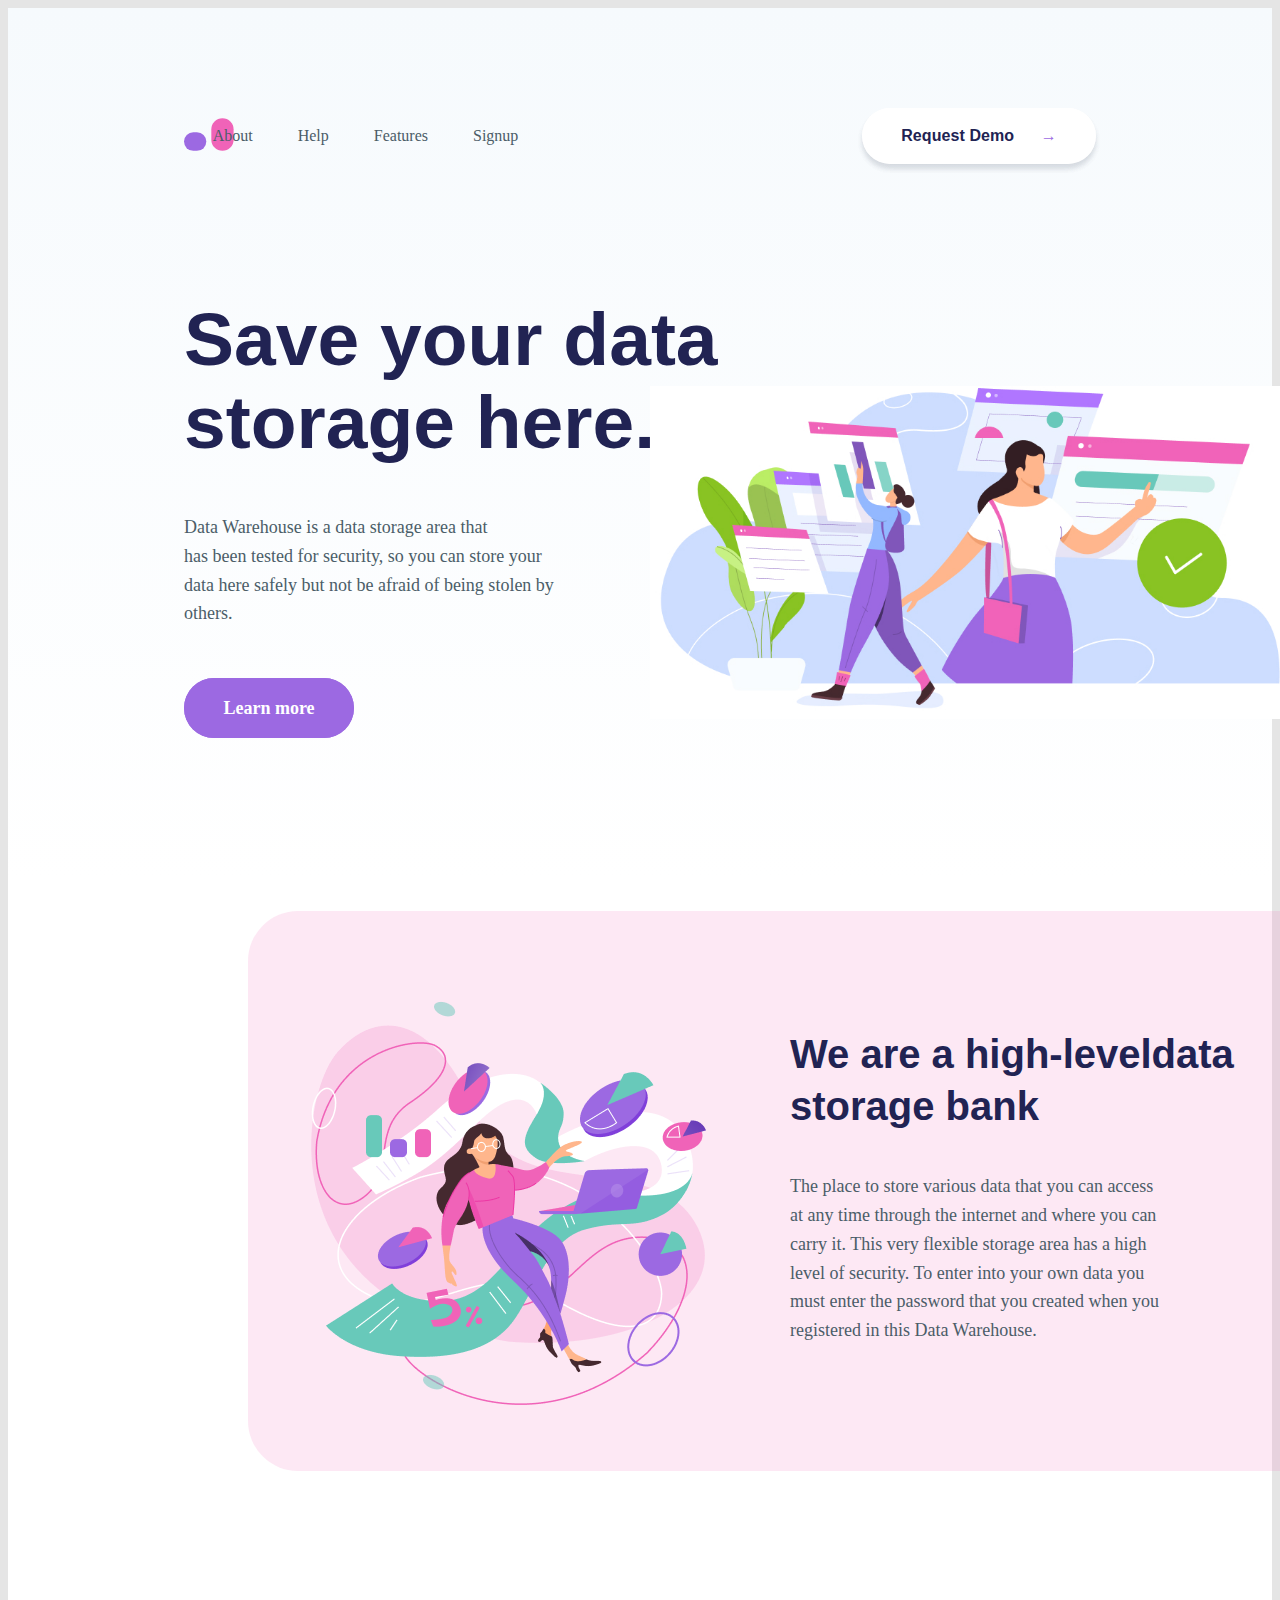
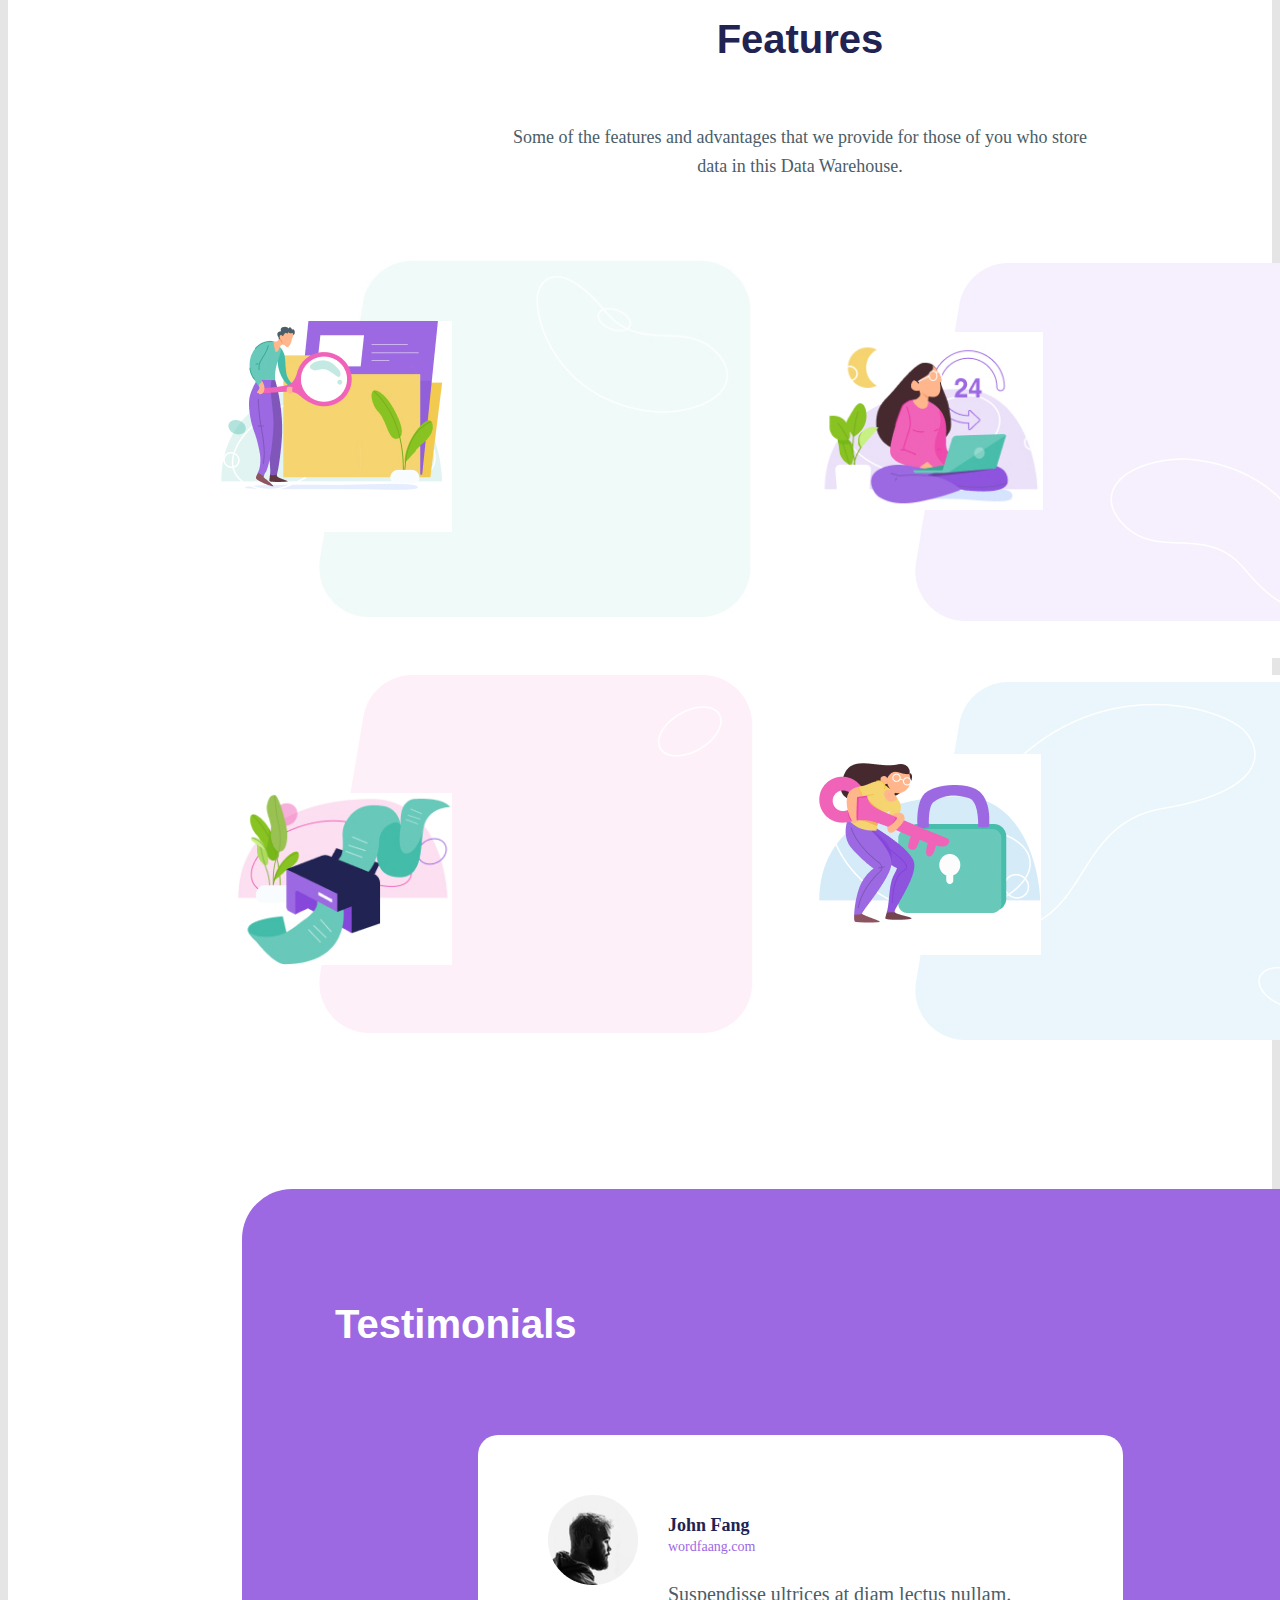
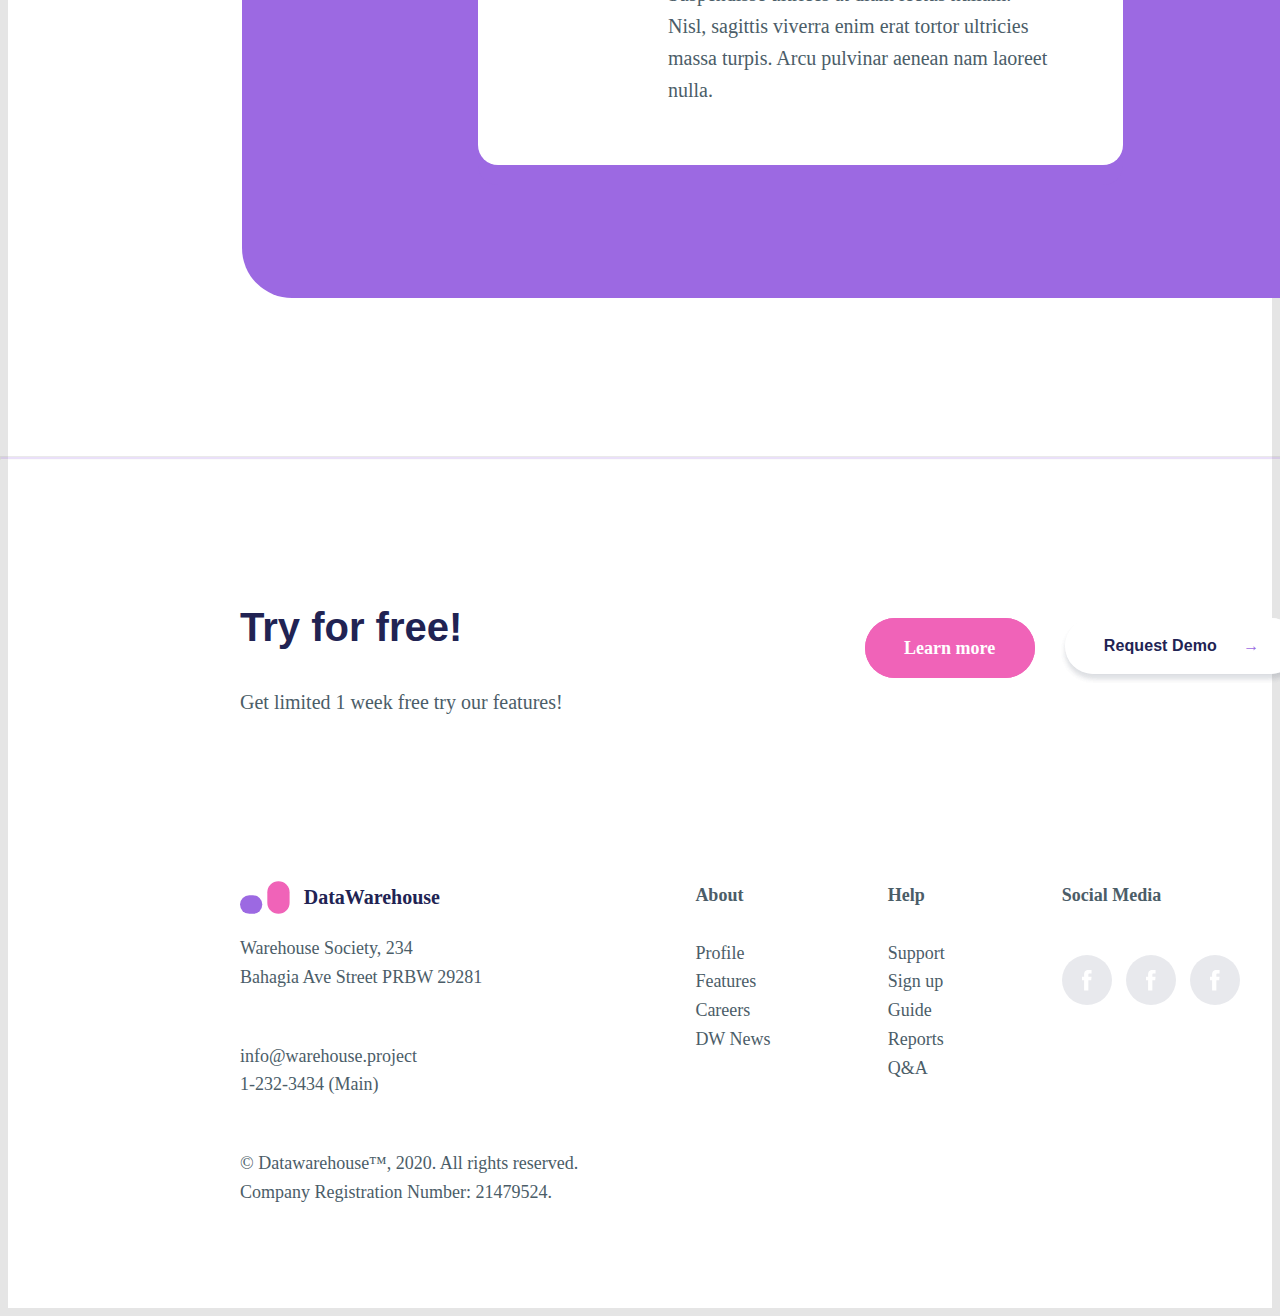
==== desktop-Datawarehouse/index.html @ 3142aa27 "new project" ====
<!DOCTYPE html>
<html lang="en">
<head>
    <meta charset="UTF-8">
    <meta http-equiv="X-UA-Compatible" content="IE=edge">
    <meta name="viewport" content="width=device-width, initial-scale=1.0">
    <link rel="stylesheet" href="./style.css">
    <title>Document</title>
</head>
<body>
    
    <div class="wrapper">

      <!-- SECTION 1 -->

        <section class="section-1">
<!-- Logo Navigation Button -->
<header>

<!-- add logo -->
    <div class="logo">
<img src="./assets/icons/logo-1.svg" alt="logo">
<img src="./assets/icons/logo-2.svg" alt="logo">
</div>

<!-- Nav -->
<nav class="navbar">
    <a href="#">About</a>
    <a href="#">Help</a>
    <a href="#">Features</a>
    <a class="signup" href="#">Signup</a>
</nav>

<!-- button -->
<div class="button-white">
<button class="button-white button-request-demo">Request Demo <span>→</span></button>
</div>
</header>


<!-- headline-block -->
<div class="headline">

<h1>Save your data<br>
    storage here.</h1>

<p>Data Warehouse is a data storage area that
    <br> has been
    tested for security, so you can store your data here
    safely but not be afraid of being stolen by others.</p>

    <!-- button -->
    <div class="button-color">
        <button class="button-color button-learn-more">Learn more</button>
    </div>
</div>

<!-- image-block -->
<div class="image1-1">
    <img src="./assets/imgs/image1-1.jpg">
</div>
</section>



<!-- SECTION-2 -->
<section class="section-2">

<div class="image2" >
    <img src="./assets/imgs/image2.svg">
</div>

<div class="text" >
<h3>We are a high-leveldata
    <br>storage bank</h3>

<p>The place to store various data that you can access at any time through the internet  and where you can carry it. 
    This very flexible storage area has a high level of security. To enter into your own data you must enter the
    password that you created when you registered in this Data Warehouse. </p>
</div>

</section>




<!-- SECTION-3 -->

<section class="section-3">

    <div class="section-3-title">
    <h3>Features</h3>

    <p>Some of the features and advantages that we provide for those of you who store data in this Data Warehouse.</p>
</div>

<!-- Section-features -->
<div class="section-3-features">

<!-- features-block-1 -->
<div class="features-block-1">
    <div id="background3-1"><img src="./assets/imgs/background3-1.jpg"></div>
    <div id="image3-1"><img src="./assets/imgs/image3 1.jpg"></div>
</div>

<!-- features-block-2 -->
<div class="features-block-2">
    <div id="background3-2"><img src="./assets/imgs/background3-2.jpg"></div>
    <div id="image3-2"><img src="./assets/imgs/image3-2.jpg"></div>
</div>

<!-- features-block-3 -->
<div class="features-block-3">
    <div id="background3-3"><img src="./assets/imgs/background3-3.jpg"> </div>
    <div id="image3-3"><img src="./assets/imgs/image3-3.jpg"></div>
</div>

<!-- features-block-4 -->
<div class="features-block-4">
    <div id="background3-4"><img src="./assets/imgs/background3-4.jpg"></div>
    <div id="image3-4"><img src="./assets/imgs/image3-4.jpg"></div> 
</div>

</div>

</section>

<!-- SECTION-4 -->
<section class="section-4">

    <h3 class="section-4-title">Testimonials</h3>

    <div class="section-4-container">

<div class="section-4-content">

<div class="content-photo"><img src="./assets/imgs/pfoto.jpg"></div>

<div class="content-text">
  <h6>John Fang </h6>
    <a href="#">wordfaang.com</a>
      <p>Suspendisse ultrices at diam lectus nullam. 
         Nisl, sagittis viverra enim erat tortor ultricies massa turpis. Arcu pulvinar aenean nam laoreet nulla.</p>
</div>
</div>

    </div>
</section>

<!-- SECTION-5 -->
<section class="section-5">
<hr>

<div class="section-5-header">

<div class="section-5-title">
<h2>Try for free!</h2>
<p>Get limited 1 week free try our features!</p>
</div>

<div class="section-5-btns">
    <div class="button-color">
        <button class="button-color button-learn-more">Learn more</button>
    </div>

    <div class="button-white">
        <button class="button-white button-request-demo">Request Demo <span>→</span></button>
        </div>
</div>
</div>
</section>

<!-- FOOTER -->
<footer>
<div class="grid-container">


    <!-- data -->
    <div class="data">
        <div class="logo-footer">
            <div>
<img src="./assets/icons/logo-1.svg">
<img src="./assets/icons/logo-2.svg">
</div>
        <div>
<h5>DataWarehouse</h5>
    </div>
</div>

    <p>Warehouse Society, 234<br>
       Bahagia Ave Street PRBW 29281</p>

    <p>info@warehouse.project<br>
        1-232-3434 (Main)</p>

        <p>© Datawarehouse™, 2020. All rights reserved.<br>
            Company Registration Number: 21479524.</p>
    </div>

<!-- about -->
    <div class="about">
<p><strong>About</strong><br><br>
    Profile<br>

    Features<br>
    
    Careers<br>
    
    DW News<br>
</p>
    </div>

    <!-- help -->
<div class="help">
    <p><strong>Help</strong><br><br>
        Support<br>

        Sign up<br>

        Guide<br>

        Reports<br>

        Q&A
    </p>
</div>

<!-- social -->
<div class="social">
 <p><strong>Social Media</strong>

    <div class="social-icons">
    <!-- facebook -->
    <svg display="none">
        <symbol id="facebook" viewBox="0 0 50 50">
            <g>
                <circle opacity="0.1" cx="25" cy="25" r="25" fill="#212353"/>
                <path d="M26.37 35.4882V25.2429H29.2041L29.5796 21.7123H26.37L26.3749 19.9452C26.3749 19.0244 26.4625
                 18.531 27.7879 18.531H29.5596V15H26.7251C23.3205 15 22.1222 16.7127 22.1222 19.593V21.7127H20V25.2433H22.1222V35.4882H26.37Z"fill="white"/>
                </g>
        </symbol>
    </svg>
<svg class="icon">
    <use xlink:href="#facebook"></use>
</svg>

<!-- twitter -->
<svg display="none">
    <symbol id="twitter" viewBox="0 0 50 50">
        <g>
            <circle opacity="0.1" cx="25" cy="25" r="25" fill="#212353"/>
                <path d="M26.37 35.4882V25.2429H29.2041L29.5796 21.7123H26.37L26.3749 19.9452C26.3749 19.0244 26.4625
                 18.531 27.7879 18.531H29.5596V15H26.7251C23.3205 15 22.1222 16.7127 22.1222 19.593V21.7127H20V25.2433H22.1222V35.4882H26.37Z"fill="white"/>
            </g>
    </symbol>
</svg>
<svg class="icon">
<use xlink:href="#twitter"></use>
</svg>

<!-- instagram -->
<svg display="none">
    <symbol id="instagram" viewBox="0 0 50 50">
        <g>
            <circle opacity="0.1" cx="25" cy="25" r="25" fill="#212353"/>
            <path d="M26.37 35.4882V25.2429H29.2041L29.5796 21.7123H26.37L26.3749 19.9452C26.3749 19.0244 26.4625
             18.531 27.7879 18.531H29.5596V15H26.7251C23.3205 15 22.1222 16.7127 22.1222 19.593V21.7127H20V25.2433H22.1222V35.4882H26.37Z"fill="white"/>
                        </g>
    </symbol>
</svg>
<svg class="icon">
<use xlink:href="#instagram"></use>
</svg>
</div>

</div>


</div>

</footer>



</div>




















    <!-- <div class="wrapper">
		<section class="feachures">
			<div class="feachures__title title">Features</div>
			<div class="feachures__text text">
				<p>
					Some of the features and advantages that we provide for those of you who store data in this Data
					Warehouse.
				</p>
			</div>

			<div class="feachures__block block-features">

				<div class="block-features__item feachures-item feachures-item--one">
					<div class="feachures-item__image feachures-item__image--one">
						<img src="./scss/images/image3-1.png" alt="Feachures Icon">
					</div>
					<div class="feachures-item__text-block">
						<div class="feachures-item__title">Search Data</div>
						<div class="feachures-item__text">
							<p>
								Don’t worry if your data is very large, the Data Warehoue provides a search engine, which is
								useful for making it easier to find data effectively saving time.
								Don’t worry if your data is very large, the Data Warehoue provides a search engine, which is
								useful for making it easier to find data effectively saving time.
								Don’t worry if your data is very large, the Data Warehoue provides a search engine, which is
								useful for making it easier to find data effectively saving time.
							</p>
						</div>
						<div class="feachures-item__link-block">
							<a class="feachures-item__link">Learn more</a>
						</div>
					</div>
				</div> -->
<!-- 
				<div class="block-features__item feachures-item feachures-item--two">
					<div class="feachures-item__image feachures-item__image--two">
						<img src="./scss/images/image3-2.png" alt="Feachures Icon">
					</div>
					<div class="feachures-item__text-block">
						<div class="feachures-item__title">24 Hours Access</div>
						<div class="feachures-item__text">
							<p>
								Access is given 24 hours a full morning to night and
								meet again in the morning, giving you comfort when
								you need data when urgent.
							</p>
						</div>
						<div class="feachures-item__link-block">
							<a class="feachures-item__link">Learn more</a>
						</div>
					</div>
				</div>

				<div class="block-features__item feachures-item feachures-item--three">
					<div class="feachures-item__image feachures-item__image--three">
						<img src="./scss/images/image3-3.png" alt="Feachures Icon">
					</div>
					<div class="feachures-item__text-block">
						<div class="feachures-item__title">Print Out</div>
						<div class="feachures-item__text">
							<p>
								Print out service gives you convenience if someday
								you need print data, just edit it all and just print it.
							</p>
						</div>
						<div class="feachures-item__link-block">
							<a class="feachures-item__link">Learn more</a>
						</div>
					</div>
				</div>

				<div class="block-features__item feachures-item feachures-item--four">
					<div class="feachures-item__image feachures-item__image--four">
						<img src="./scss/images/image3-4.png" alt="Feachures Icon">
					</div>
					<div class="feachures-item__text-block">
						<div class="feachures-item__title">Security Code</div>
						<div class="feachures-item__text">
							<p>
								Data Security is one of our best facilities. Allows for your files
								to be safer. The file can be secured with a code or password that
								you created, so only you can open the file.
							</p>
						</div>
						<div class="feachures-item__link-block">
							<a class="feachures-item__link">Learn more</a>
						</div>
					</div>
				</div>

			</div>
		</section>
	</div>




    <section class="section2">
        <div class="container">
            <img class="container-img" src="./scss/images/image2.svg" alt="">
            <div class="container_items">
                <h1 class="container_items-h1">We are a high-level
                    data
                    storage bank</h1>
                <p class="container_items-p">The place to store various data that you can access at any time through the
                    internet and where you can carry it.
                    This very flexible storage area has a high level of security. To enter into your own data you must
                    enter the password that you created when you registered in this Data Warehouse. </p>







                    <div class="wrapper-testimonials">
                        <section class="testimonials">
                            <div class="testimonials__purpul">
                                <h1 class="testimonials__purpul_h1">Testimonials
                        
                                </h1>
                                <div class="testimonials__purpul__white">
                                    <div class="content">
                                        <img src="./scss/images/ava.jpg" alt="">
                                        <div class="content__text">
                                            <p class="content__text__1">
                                                John Fang 
                                            </p>
                                            <p class="content__text__2">
                                                wordfaang.com
                                            </p>
                                            <p class="content__text__3">
                                                Suspendisse ultrices at diam lectus nullam. 
                        Nisl, sagittis viverra enim erat tortor ultricies massa turpis. Arcu pulvinar aenean nam laoreet nulla.
                                            </p>
                        
                                        </div>
                        
                                    </div>
                                </div>
                        
                            </div>
                        
                        </section>
                            </div>





                            <header>
                                <img src="/scss/images/Logo.svg" alt="logo">
                                <nav>
                                    <ul class="navbar">
                                        <li>
                                            <a href="#" class="navbar__link">About</a>
                                        </li>
                                        <li>
                                            <a href="#Help" class="navbar__link">Help</a>
                                        </li>
                                        <li>
                                            <a href="#Features" class="navbar__link">Features</a>
                                        </li>
                                        <li>
                                            <a href="#signup" class="navbar__link" >Signup</a>
                                        </li>
                                    </ul>
                                </nav>
                                <div class="navbar__btn"><button class="navbar__btn"> Request Demo</button></div>
                            </header>
                            <main>
                                <section class="fs">
                                    <img src="/scss/images/fs-1.svg" alt="bg-image" class="fs__img">
                                    <h1 class="fs__title">Save your data storage here.</h1>
                                    <p class="fs__text">
                                        Data Warehouse is a data storage area that has been tested for security, so you can store your data here safely but not be afraid of being stolen by others.
                                    </p>
                                    <button class="fs__btn">Load More</button>
                                </section>
                            </main>
                        


                        <body>
                            <section class="section2">
                                <div class="container">
                                    <img src="./scss/images/image2.svg" alt="">
                                    <div class="container_items">
                                        <h1 class="container_items-h1">We are a high-level
                                            data
                                            storage bank</h1>
                                        <p class="container_items-p">The place to store various data that you can access at any time through the
                                            internet and where you can carry it.
                                            This very flexible storage area has a high level of security. To enter into your own data you must
                                            enter the password that you created when you registered in this Data Warehouse. 
                                        </p>
                                    </div>
                                </div>
                            </section>





                            <div class="footer__main">

                                <div class="footer__main__logo">
                                    <div class="logo">
                                        <img src="assets/img/logo-avatar/Logo%20(1).svg" alt="logo">
                                        <p class="logo__text">DataWarehouse</p>
                                    </div>
                        
                                    <p class="street">
                                        <a href="#">Warehouse Society, 234
                                            <br>
                                            Bahagia Ave Street
                                            PRBW 29281
                                        </a>
                                    </p>
                        
                                    <p class="email">
                                        <a href="mailto:info@warehouse.project">
                                            info@warehouse.project
                                            <br>
                                            1-232-3434 (Main)
                                        </a>
                                    </p>
                        
                        
                                </div>
                        
                                <div class="footer__main__section">
                                    <div class="block">
                                        <h3 class="block__title">About</h3>
                                        <div class="block__info">
                                            <ul class="list">
                                                <li class="list__item"><a class="list__item__link">Profile</a></li>
                                                <li class="list__item"><a class="list__item__link">Features</a></li>
                                                <li class="list__item"><a class="list__item__link">Careers</a></li>
                                                <li class="list__item"><a class="list__item__link">DW News</a></li>
                                            </ul>
                                        </div>
                                    </div>
                        
                                    <div class="block">
                                        <h3 class="block__title">Help</h3>
                                        <div class="block__info">
                                            <ul class="list">
                                                <li class="list__item"><a class="list__item__link">Support</a></li>
                                                <li class="list__item"><a class="list__item__link">Sign up</a></li>
                                                <li class="list__item"><a class="list__item__link">Guide</a></li>
                                                <li class="list__item"><a class="list__item__link">Reports</a></li>
                                                <li class="list__item"><a class="list__item__link">Q&A</a></li>
                                            </ul>
                                        </div>
                                    </div>
                        
                                    <div class="block">
                                        <h3 class="block__title">Social Media</h3>
                                        <div class="block__svg">
                        
                                            <svg class width="50" height="50" viewBox="0 0 50 50" fill="none"
                                                 xmlns="http://www.w3.org/2000/svg">
                                                <path d="M26.37 35.4882V25.2429H29.2041L29.5796 21.7123H26.37L26.3749 19.9452C26.3749 19.0244 26.4625 18.531 27.7879 18.531H29.5596V15H26.7251C23.3205 15 22.1222 16.7127 22.1222 19.593V21.7127H20V25.2433H22.1222V35.4882H26.37Z"
                                                      fill="white"/>
                                            </svg>
                        
                                            <svg width="50" height="50" viewBox="0 0 50 50" fill="none" xmlns="http://www.w3.org/2000/svg">
                                                <path fill-rule="evenodd" clip-rule="evenodd"
                                                      d="M24.9095 21.6592L24.8699 21.0076C24.7511 19.3187 25.7938 17.7761 27.4438 17.1777C28.051 16.9649 29.0805 16.9383 29.7537 17.1245C30.0176 17.2043 30.5193 17.4702 30.8756 17.7096L31.5224 18.1485L32.2351 17.9224C32.6311 17.8027 33.1591 17.6032 33.3966 17.4702C33.621 17.3506 33.819 17.284 33.819 17.324C33.819 17.55 33.3307 18.3213 32.9215 18.7468C32.3671 19.3453 32.5255 19.3985 33.6475 18.9995C34.3206 18.7734 34.3338 18.7734 34.2018 19.0261C34.1226 19.1591 33.7134 19.6245 33.2778 20.0501C32.5387 20.7815 32.4991 20.8613 32.4991 21.473C32.4991 22.4172 32.0503 24.3853 31.6015 25.4624C30.77 27.4838 28.9881 29.5715 27.2062 30.6221C24.6984 32.0982 21.3589 32.4705 18.5475 31.6062C17.6103 31.3136 16 30.5689 16 30.436C16 30.396 16.4883 30.3428 17.0824 30.3296C18.3231 30.303 19.5638 29.9572 20.6197 29.3455L21.3326 28.92L20.5141 28.6407C19.3526 28.2417 18.3099 27.3242 18.0459 26.4598C17.9667 26.1805 17.9931 26.1672 18.7322 26.1672L19.4978 26.1539L18.851 25.8481C18.0855 25.4624 17.3859 24.8108 17.0427 24.1459C16.7919 23.6672 16.4752 22.457 16.5676 22.364C16.5939 22.3241 16.8712 22.4038 17.188 22.5102C18.0987 22.8427 18.2175 22.7629 17.6895 22.2044C16.6995 21.1937 16.396 19.691 16.8712 18.2681L17.0956 17.6298L17.9667 18.4942C19.7486 20.2362 21.8473 21.2735 24.2496 21.5794L24.9095 21.6592Z"
                                                      fill="white"/>
                                            </svg>
                        
                                            <svg width="50" height="50" viewBox="0 0 50 50" fill="none" xmlns="http://www.w3.org/2000/svg">
                                                <path d="M25.0018 20.8978C22.7316 20.8978 20.9005 22.7293 20.9005 25C20.9005 27.2707 22.7316 29.1022 25.0018 29.1022C27.2719 29.1022 29.1031 27.2707 29.1031 25C29.1031 22.7293 27.2719 20.8978 25.0018 20.8978ZM25.0018 27.667C23.5347 27.667 22.3354 26.4709 22.3354 25C22.3354 23.5291 23.5312 22.333 25.0018 22.333C26.4724 22.333 27.6682 23.5291 27.6682 25C27.6682 26.4709 26.4688 27.667 25.0018 27.667V27.667ZM30.2274 20.73C30.2274 21.262 29.7991 21.6868 29.2708 21.6868C28.739 21.6868 28.3142 21.2584 28.3142 20.73C28.3142 20.2016 28.7426 19.7732 29.2708 19.7732C29.7991 19.7732 30.2274 20.2016 30.2274 20.73ZM32.9438 21.7011C32.8831 20.4194 32.5904 19.2841 31.6516 18.3487C30.7165 17.4133 29.5814 17.1205 28.2999 17.0562C26.9793 16.9813 23.0207 16.9813 21.7001 17.0562C20.4222 17.1169 19.2871 17.4097 18.3484 18.3451C17.4096 19.2805 17.1205 20.4158 17.0562 21.6975C16.9813 23.0185 16.9813 26.9779 17.0562 28.2989C17.1169 29.5806 17.4096 30.7159 18.3484 31.6513C19.2871 32.5867 20.4186 32.8795 21.7001 32.9438C23.0207 33.0187 26.9793 33.0187 28.2999 32.9438C29.5814 32.8831 30.7165 32.5903 31.6516 31.6513C32.5868 30.7159 32.8795 29.5806 32.9438 28.2989C33.0187 26.9779 33.0187 23.0221 32.9438 21.7011V21.7011ZM31.2376 29.7163C30.9592 30.416 30.4202 30.9551 29.717 31.2372C28.664 31.6549 26.1654 31.5585 25.0018 31.5585C23.8381 31.5585 21.336 31.6513 20.2866 31.2372C19.5869 30.9587 19.048 30.4196 18.766 29.7163C18.3484 28.6631 18.4447 26.1639 18.4447 25C18.4447 23.8361 18.3519 21.3334 18.766 20.2837C19.0444 19.584 19.5834 19.0449 20.2866 18.7628C21.3395 18.3451 23.8381 18.4415 25.0018 18.4415C26.1654 18.4415 28.6676 18.3487 29.717 18.7628C30.4166 19.0413 30.9556 19.5804 31.2376 20.2837C31.6552 21.3369 31.5588 23.8361 31.5588 25C31.5588 26.1639 31.6552 28.6666 31.2376 29.7163Z"
                                                      fill="white"/>
                                            </svg>
                        
                                        </div>
                                    </div>
                                </div>
                        
                            </div>
                        
                            <div class="footer__copyright">
                                <p class="footer__copyright__info">© Datawarehouse™, 2020. All rights reserved.
                                    <br>
                                    Company Registration Number: 21479524.</p>
                            </div>



                            <header>
                                <div class="wrapper">
                                    <div class="allheader">
                                        <div class="logo">
                                            <img src="/assets/img/logo-avatar/Logo (1).svg" alt="logo">
                                        </div>
                                        <div>
                                            <nav class="navigation">
                                                <a href="">About</a>
                                                <a href="">Help</a>
                                                <a href="">Features</a>
                                                <a href="">Signup</a>
                                            </nav>
                                        </div>
                                        <div class="btn">
                                            <button class="request-demo">Request Demo
                                                <span class="arrow"><img src="assets/arrow.svg" alt=""></span>
                                            </button>
                                        </div>
                                    </div>
                                    <div class="bgimg">
                                        <div class="text-header">
                                            <h1>Save your data storage here.</h1>
                                        </div>
                                        <div class="content">
                                            Data Warehouse is a data storage area that has been
                                            tested for security, so you can store your data here
                                            safely but not be afraid of being stolen by others.
                                        </div>
                                        <div>
                                            <button class="learn-more">Learn more</button>
                                        </div>
                                    </div>
                                </div>
                            </header>  -->
                        
</body>
</html>
---- desktop-Datawarehouse/style.css ----
html {
  background-color: #E5E5E5;
}

.wrapper {
  max-width: 1600px;
  width: 100%;
  height: 4500px;
  background: -webkit-gradient(linear, left top, left bottom, from(#F6FAFD), color-stop(19.4%, #FFFFFF));
  background: linear-gradient(180deg, #F6FAFD 0%, #FFFFFF 19.4%);
}

header {
  display: -webkit-box;
  display: -ms-flexbox;
  display: flex;
  -webkit-box-pack: justify;
      -ms-flex-pack: justify;
          justify-content: space-between;
  -webkit-box-align: center;
      -ms-flex-align: center;
          align-items: center;
  max-width: 1248px;
  width: 100%;
  height: 56px;
  margin-bottom: 134px;
}

.navbar {
  display: -webkit-box;
  display: -ms-flexbox;
  display: flex;
  gap: 45px;
  margin-left: -365px;
}

/* Style the navigation bar links */
.navbar a {
  color: #4B5D68;
  text-decoration: none;
  text-align: center;
}

/* Change color on hover */
.navbar a:hover {
  color: black;
}

.section-1 {
  margin: 0 176px 0;
  padding-top: 100px;
  height: 754px;
  max-width: 100%;
}

h1 {
  font-family: "Helvetica";
  font-weight: 700;
  font-size: 75px;
  line-height: 110%;
  display: -webkit-box;
  display: -ms-flexbox;
  display: flex;
  -webkit-box-align: center;
      -ms-flex-align: center;
          align-items: center;
  color: #212353;
  margin-bottom: 50px;
}

p {
  max-width: 380px;
  font-weight: 500;
  font-size: 18px;
  line-height: 160%;
  color: #4B5D68;
  margin-bottom: 50px;
}

.image1-1 {
  position: absolute;
  left: 650px;
  top: 386px;
  max-width: 885px;
}

img {
  max-width: 100%;
}

.button-white {
  background: #FFFFFF;
  -webkit-box-shadow: 0px 5px 5px rgba(75, 93, 104, 0.1);
          box-shadow: 0px 5px 5px rgba(75, 93, 104, 0.1);
  border-radius: 50px;
  width: 234px;
  height: 56px;
  border: none;
}

.button-request-demo {
  font-weight: 900;
  font-size: 16px;
  line-height: 160%;
  -webkit-box-align: center;
      -ms-flex-align: center;
          align-items: center;
  letter-spacing: 0.005em;
  color: #212353;
}

/* Changes on hover */
.button-white :hover {
  -webkit-box-shadow: 0px 10px 10px rgba(75, 93, 104, 0.1);
          box-shadow: 0px 10px 10px rgba(75, 93, 104, 0.1);
  color: rgb(156, 105, 226);
}

span {
  color: rgb(156, 105, 226);
  padding-left: 22px;
}

.button-color {
  width: 170px;
  height: 60px;
  background: #9C69E2;
  border-radius: 50px;
  border: none;
}

.button-learn-more {
  font-family: "Avenir";
  font-weight: 800;
  font-size: 18px;
  color: #FFFFFF;
}

/* Change on hover */
.button-color :hover {
  -webkit-box-shadow: 0px 5px 5px #F063B8;
          box-shadow: 0px 5px 5px #F063B8;
}

.section-2 {
  max-width: 1117px;
  width: 100%;
  height: 560px;
  background: rgba(240, 99, 184, 0.15);
  border-radius: 50px;
  margin-left: 240px;
  margin-top: 49.18px;
}

.image2 {
  position: absolute;
  left: 251px;
  top: 935px;
}

.text {
  position: absolute;
  left: 790px;
  top: 1028.18px;
}

h3 {
  font-family: "Helvetica";
  font-weight: 700;
  font-size: 40px;
  line-height: 130%;
  display: -webkit-box;
  display: -ms-flexbox;
  display: flex;
  -webkit-box-align: center;
      -ms-flex-align: center;
          align-items: center;
  color: #212353;
  margin: 0 0 40px 0;
}

.section-3 {
  position: absolute;
  width: 1137.28px;
  height: 1026px;
  left: 220px;
  top: 1613px;
}

.section-3-title {
  display: -webkit-box;
  display: -ms-flexbox;
  display: flex;
  -webkit-box-orient: vertical;
  -webkit-box-direction: normal;
      -ms-flex-direction: column;
          flex-direction: column;
  -webkit-box-align: center;
      -ms-flex-align: center;
          align-items: center;
  text-align: center;
  max-width: 584px;
  margin-left: 288px;
}

.section-3-title p {
  max-width: 584px;
}

.section-3-features {
  display: -ms-grid;
  display: grid;
  -ms-grid-columns: auto auto;
  grid-template-columns: auto auto;
}

.features-block-1 {
  max-width: 531.29px;
  height: 388px;
}

#image3-1, #background3-1 {
  position: relative;
}

#image3-1 {
  width: 232px;
  height: 211px;
  top: -300px;
}

#background3-1 {
  margin-left: 90px;
}

.features-block-2 {
  height: 394.56px;
}

#background3-2, #image3-2 {
  position: relative;
}

#image3-2 {
  width: 232px;
  height: 211px;
  top: -330px;
  left: 50px;
}

#background3-2 {
  margin-left: 145px;
  margin-top: 32px;
}

.features-block-3 {
  height: 358px;
  margin-top: 50px;
}

#background3-3, #image3-3 {
  position: relative;
}

#image3-3 {
  width: 232px;
  height: 211px;
  top: -240px;
}

#background3-3 {
  margin-left: 90px;
  height: 358px;
}

.features-block-4 {
  height: 364px;
  margin-top: 50px;
}

#background3-4, #image3-4 {
  position: relative;
}

#image3-4 {
  top: -290px;
  left: 50px;
  width: 230px;
  height: 201px;
}

#background3-4 {
  margin-left: 145px;
}

.section-4 {
  position: absolute;
  width: 1118px;
  height: 709px;
  left: 242px;
  top: 2789px;
  background: #9C69E2;
  border-radius: 50px;
}

.section-4-title {
  color: #FFFFFF;
  margin-left: 93px;
  margin-top: 109px;
}

.section-4-container {
  display: block;
  width: 645px;
  height: 330px;
  background: #FFFFFF;
  -webkit-box-shadow: 0px 20px 0px rgba(156, 105, 226, 0.3);
          box-shadow: 0px 20px 0px rgba(156, 105, 226, 0.3);
  border-radius: 20px;
  margin-left: 236px;
  margin-top: 85px;
}

.section-4-content {
  display: -webkit-box;
  display: -ms-flexbox;
  display: flex;
  padding-top: 60px;
  padding-left: 70px;
}

.content-photo {
  padding-right: 30px;
}

.content-text h6 {
  font-size: 18px;
  color: #212353;
  margin: 20px 0 0;
}

.content-text a {
  text-decoration: none;
  font-size: 14px;
  line-height: 160%;
  color: #9C69E2;
}

.content-text p {
  display: block;
  width: 385px;
  height: 130px;
  font-size: 20px;
  color: #4B5D68;
}

.section-5 {
  position: absolute;
  width: 1600px;
  height: 761px;
  left: 0px;
  top: 3648px;
}

hr {
  width: 1600px;
  height: 2px;
  left: 0px;
  top: 3648px;
  background: #9C69E2;
  opacity: 0.2;
}

.section-5-header {
  display: -webkit-box;
  display: -ms-flexbox;
  display: flex;
}

.section-5-title {
  margin-left: 240px;
  margin-top: 100px;
}

.section-5-title h2 {
  font-family: "Helvetica";
  font-size: 40px;
  line-height: 130%;
  color: #212353;
}

.section-5-title p {
  font-size: 20px;
  color: #4B5D68;
}

.section-5-btns {
  display: -webkit-box;
  display: -ms-flexbox;
  display: flex;
  gap: 30px;
  margin-top: 150px;
  margin-left: 302px;
}

.section-5-btns .button-color {
  background: #F063B8;
  -webkit-box-shadow: none;
          box-shadow: none;
}

footer {
  position: absolute;
  width: 1117px;
  height: 408px;
  left: 240px;
  top: 4001px;
}

.logo-footer {
  display: -webkit-box;
  display: -ms-flexbox;
  display: flex;
  -webkit-box-pack: justify;
      -ms-flex-pack: justify;
          justify-content: space-between;
  max-width: 200px;
  height: 35px;
}

h5 {
  font-size: 20px;
  line-height: 160%;
  color: #212353;
  margin-top: 0;
}

.grid-container {
  margin-top: 80px;
  display: -ms-grid;
  display: grid;
  -ms-grid-columns: auto auto auto auto;
  grid-template-columns: auto auto auto auto;
}

.icon {
  display: block;
  width: 50px;
  height: 50px;
}

.icon:hover {
  background: #212353;
  opacity: 0.1;
}

.social-icons {
  display: -webkit-inline-box;
  display: -ms-inline-flexbox;
  display: inline-flex;
  gap: 14px;
  margin-top: 45px;
}

.social p {
  margin: 0%;
}

.help p {
  margin: 0%;
}

.about p {
  margin: 0%;
}
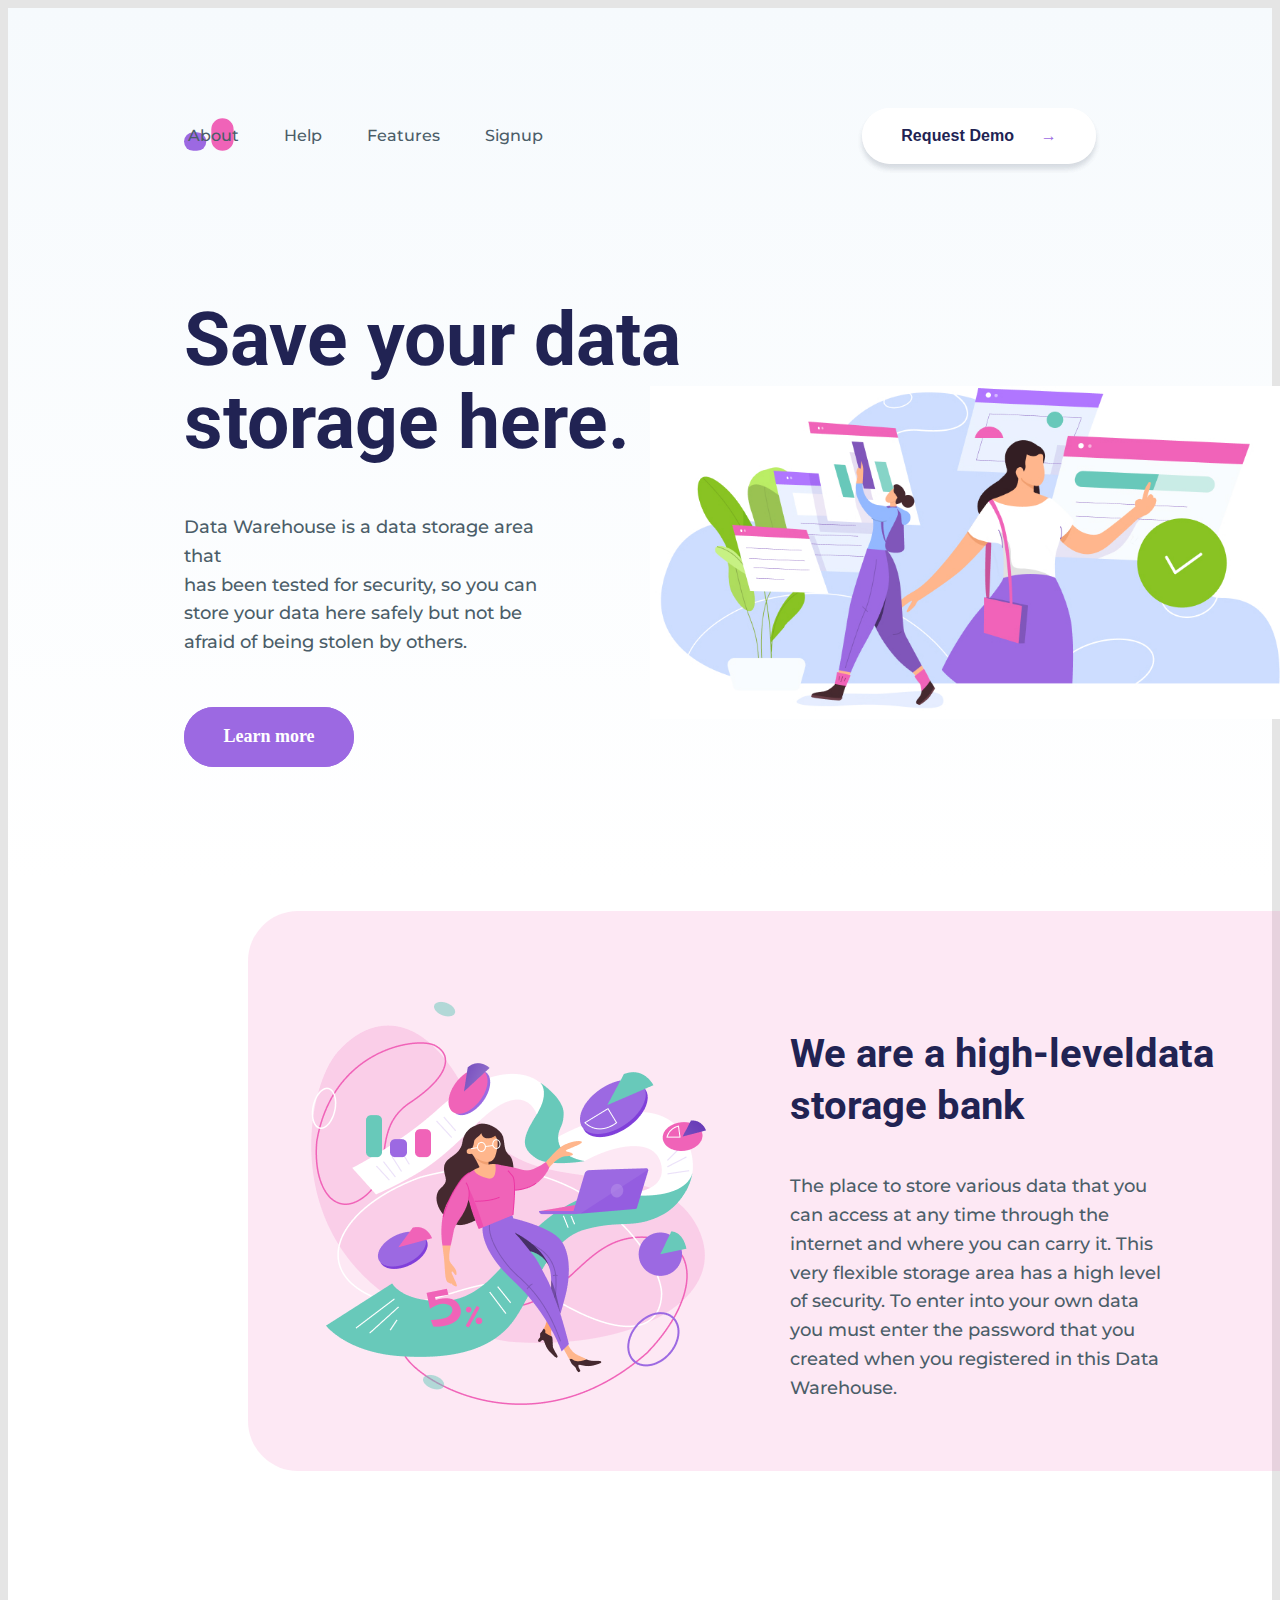
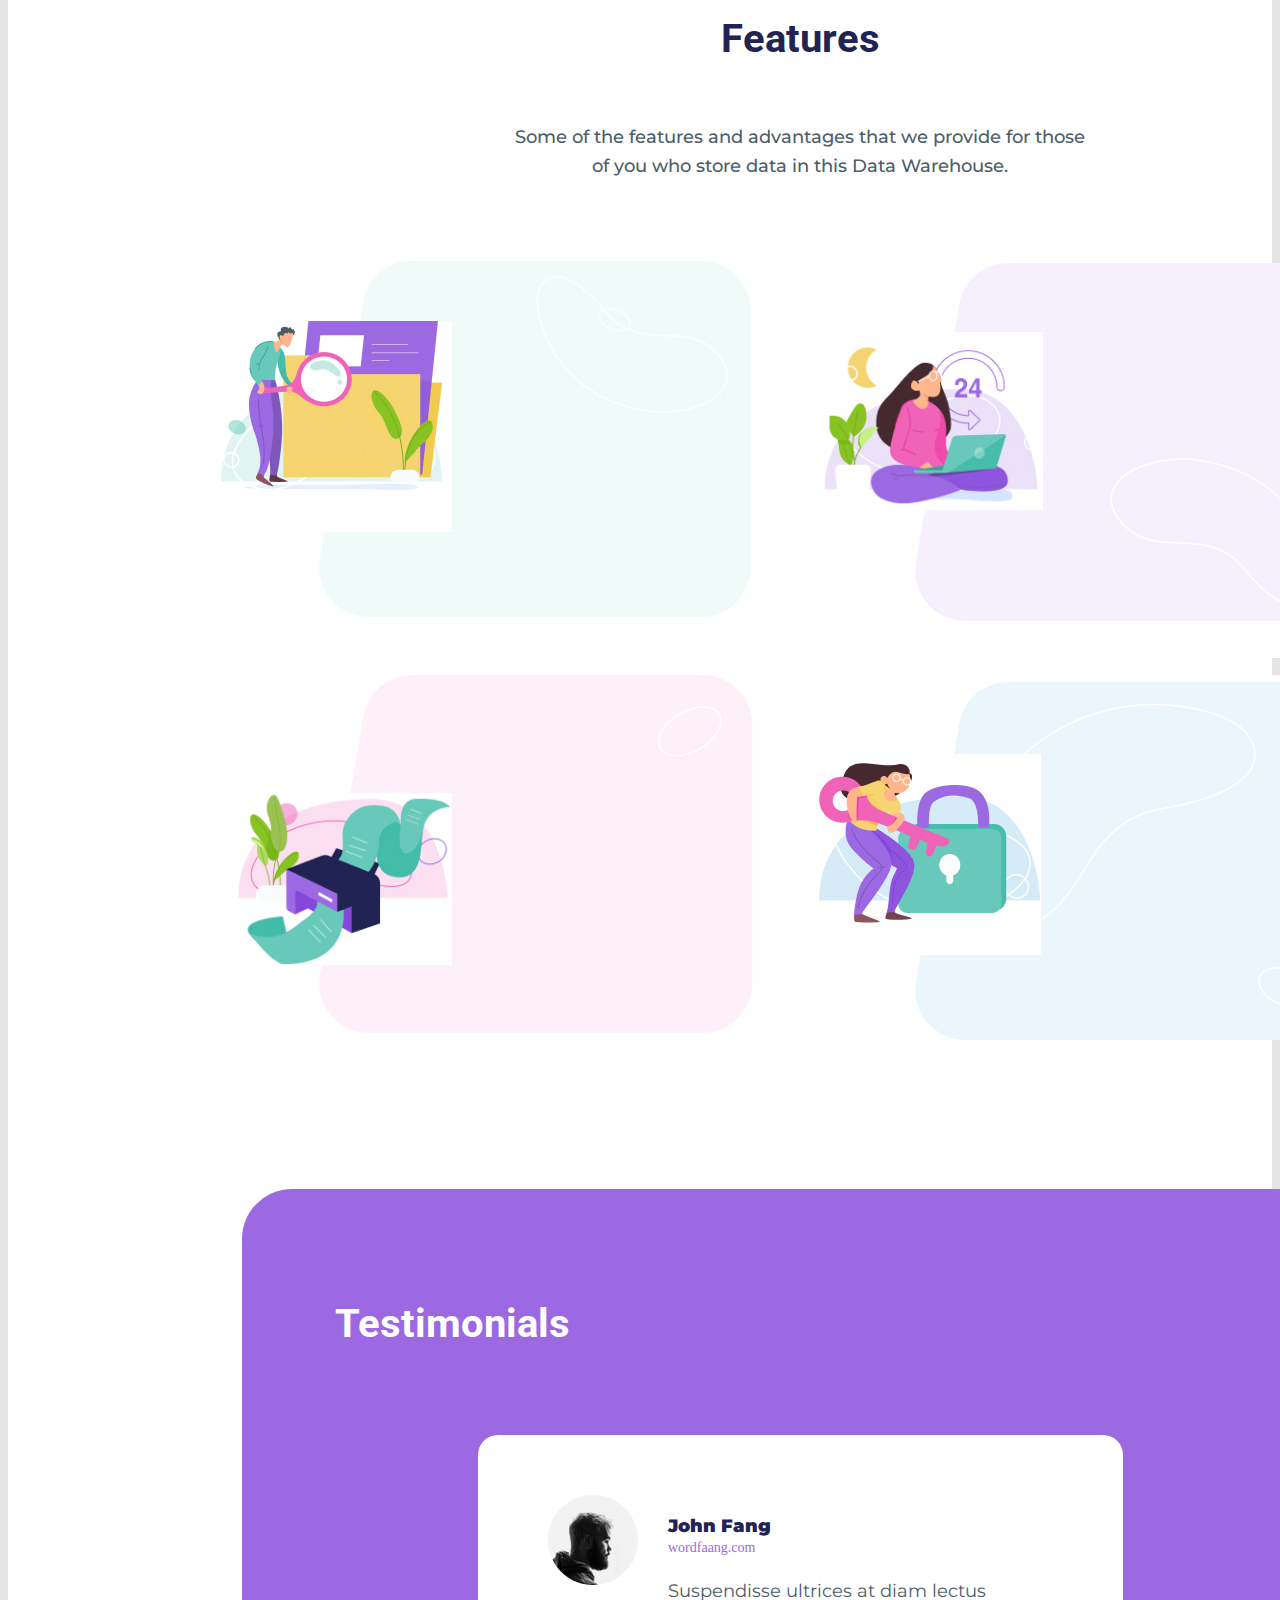
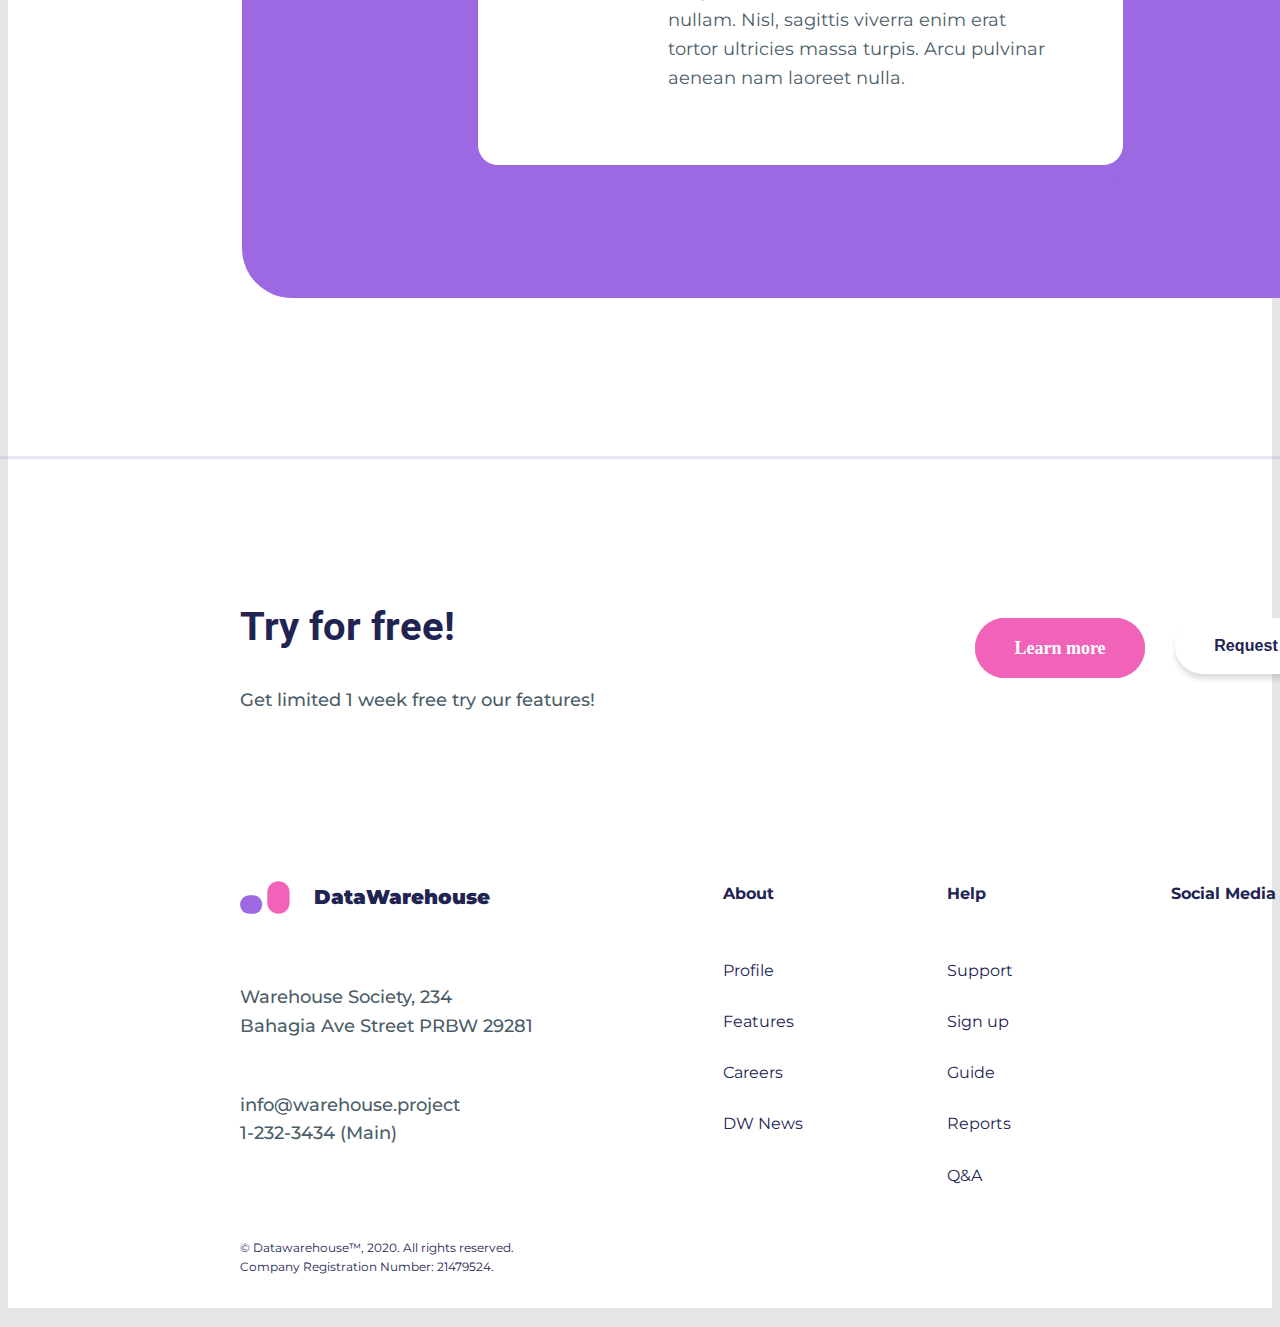
==== commit 9753b035: "fonts-color" ====
--- a/desktop-Datawarehouse/index.html
+++ b/desktop-Datawarehouse/index.html
@@ -193,18 +193,18 @@
     <p>info@warehouse.project<br>
         1-232-3434 (Main)</p>
 
-        <p>© Datawarehouse™, 2020. All rights reserved.<br>
+        <p class="company-number" >© Datawarehouse™, 2020. All rights reserved.<br>
             Company Registration Number: 21479524.</p>
     </div>
 
 <!-- about -->
     <div class="about">
-<p><strong>About</strong><br><br>
-    Profile<br>
-
-    Features<br>
+<p><strong>About</strong><br><br><br>
+    Profile<br><br>
+
+    Features<br><br>
     
-    Careers<br>
+    Careers<br><br>
     
     DW News<br>
 </p>
@@ -212,14 +212,14 @@
 
     <!-- help -->
 <div class="help">
-    <p><strong>Help</strong><br><br>
-        Support<br>
-
-        Sign up<br>
-
-        Guide<br>
-
-        Reports<br>
+    <p><strong>Help</strong><br><br><br>
+        Support<br><br>
+
+        Sign up<br><br>
+
+        Guide<br><br>
+
+        Reports<br><br>
 
         Q&A
     </p>
@@ -230,406 +230,17 @@
  <p><strong>Social Media</strong>
 
     <div class="social-icons">
-    <!-- facebook -->
-    <svg display="none">
-        <symbol id="facebook" viewBox="0 0 50 50">
-            <g>
-                <circle opacity="0.1" cx="25" cy="25" r="25" fill="#212353"/>
-                <path d="M26.37 35.4882V25.2429H29.2041L29.5796 21.7123H26.37L26.3749 19.9452C26.3749 19.0244 26.4625
-                 18.531 27.7879 18.531H29.5596V15H26.7251C23.3205 15 22.1222 16.7127 22.1222 19.593V21.7127H20V25.2433H22.1222V35.4882H26.37Z"fill="white"/>
-                </g>
-        </symbol>
-    </svg>
-<svg class="icon">
-    <use xlink:href="#facebook"></use>
-</svg>
-
-<!-- twitter -->
-<svg display="none">
-    <symbol id="twitter" viewBox="0 0 50 50">
-        <g>
-            <circle opacity="0.1" cx="25" cy="25" r="25" fill="#212353"/>
-                <path d="M26.37 35.4882V25.2429H29.2041L29.5796 21.7123H26.37L26.3749 19.9452C26.3749 19.0244 26.4625
-                 18.531 27.7879 18.531H29.5596V15H26.7251C23.3205 15 22.1222 16.7127 22.1222 19.593V21.7127H20V25.2433H22.1222V35.4882H26.37Z"fill="white"/>
-            </g>
-    </symbol>
-</svg>
-<svg class="icon">
-<use xlink:href="#twitter"></use>
-</svg>
-
-<!-- instagram -->
-<svg display="none">
-    <symbol id="instagram" viewBox="0 0 50 50">
-        <g>
-            <circle opacity="0.1" cx="25" cy="25" r="25" fill="#212353"/>
-            <path d="M26.37 35.4882V25.2429H29.2041L29.5796 21.7123H26.37L26.3749 19.9452C26.3749 19.0244 26.4625
-             18.531 27.7879 18.531H29.5596V15H26.7251C23.3205 15 22.1222 16.7127 22.1222 19.593V21.7127H20V25.2433H22.1222V35.4882H26.37Z"fill="white"/>
-                        </g>
-    </symbol>
-</svg>
-<svg class="icon">
-<use xlink:href="#instagram"></use>
-</svg>
-</div>
-
-</div>
-
-
-</div>
-
+<div class="f-svg"></div>
+<div class="t-svg"></div>
+<div class="i-svg"></div>
+    </div>
+</div>
+
+
+</div>
 </footer>
 
 
-
-</div>
-
-
-
-
-
-
-
-
-
-
-
-
-
-
-
-
-
-
-
-
-    <!-- <div class="wrapper">
-		<section class="feachures">
-			<div class="feachures__title title">Features</div>
-			<div class="feachures__text text">
-				<p>
-					Some of the features and advantages that we provide for those of you who store data in this Data
-					Warehouse.
-				</p>
-			</div>
-
-			<div class="feachures__block block-features">
-
-				<div class="block-features__item feachures-item feachures-item--one">
-					<div class="feachures-item__image feachures-item__image--one">
-						<img src="./scss/images/image3-1.png" alt="Feachures Icon">
-					</div>
-					<div class="feachures-item__text-block">
-						<div class="feachures-item__title">Search Data</div>
-						<div class="feachures-item__text">
-							<p>
-								Don’t worry if your data is very large, the Data Warehoue provides a search engine, which is
-								useful for making it easier to find data effectively saving time.
-								Don’t worry if your data is very large, the Data Warehoue provides a search engine, which is
-								useful for making it easier to find data effectively saving time.
-								Don’t worry if your data is very large, the Data Warehoue provides a search engine, which is
-								useful for making it easier to find data effectively saving time.
-							</p>
-						</div>
-						<div class="feachures-item__link-block">
-							<a class="feachures-item__link">Learn more</a>
-						</div>
-					</div>
-				</div> -->
-<!-- 
-				<div class="block-features__item feachures-item feachures-item--two">
-					<div class="feachures-item__image feachures-item__image--two">
-						<img src="./scss/images/image3-2.png" alt="Feachures Icon">
-					</div>
-					<div class="feachures-item__text-block">
-						<div class="feachures-item__title">24 Hours Access</div>
-						<div class="feachures-item__text">
-							<p>
-								Access is given 24 hours a full morning to night and
-								meet again in the morning, giving you comfort when
-								you need data when urgent.
-							</p>
-						</div>
-						<div class="feachures-item__link-block">
-							<a class="feachures-item__link">Learn more</a>
-						</div>
-					</div>
-				</div>
-
-				<div class="block-features__item feachures-item feachures-item--three">
-					<div class="feachures-item__image feachures-item__image--three">
-						<img src="./scss/images/image3-3.png" alt="Feachures Icon">
-					</div>
-					<div class="feachures-item__text-block">
-						<div class="feachures-item__title">Print Out</div>
-						<div class="feachures-item__text">
-							<p>
-								Print out service gives you convenience if someday
-								you need print data, just edit it all and just print it.
-							</p>
-						</div>
-						<div class="feachures-item__link-block">
-							<a class="feachures-item__link">Learn more</a>
-						</div>
-					</div>
-				</div>
-
-				<div class="block-features__item feachures-item feachures-item--four">
-					<div class="feachures-item__image feachures-item__image--four">
-						<img src="./scss/images/image3-4.png" alt="Feachures Icon">
-					</div>
-					<div class="feachures-item__text-block">
-						<div class="feachures-item__title">Security Code</div>
-						<div class="feachures-item__text">
-							<p>
-								Data Security is one of our best facilities. Allows for your files
-								to be safer. The file can be secured with a code or password that
-								you created, so only you can open the file.
-							</p>
-						</div>
-						<div class="feachures-item__link-block">
-							<a class="feachures-item__link">Learn more</a>
-						</div>
-					</div>
-				</div>
-
-			</div>
-		</section>
-	</div>
-
-
-
-
-    <section class="section2">
-        <div class="container">
-            <img class="container-img" src="./scss/images/image2.svg" alt="">
-            <div class="container_items">
-                <h1 class="container_items-h1">We are a high-level
-                    data
-                    storage bank</h1>
-                <p class="container_items-p">The place to store various data that you can access at any time through the
-                    internet and where you can carry it.
-                    This very flexible storage area has a high level of security. To enter into your own data you must
-                    enter the password that you created when you registered in this Data Warehouse. </p>
-
-
-
-
-
-
-
-                    <div class="wrapper-testimonials">
-                        <section class="testimonials">
-                            <div class="testimonials__purpul">
-                                <h1 class="testimonials__purpul_h1">Testimonials
-                        
-                                </h1>
-                                <div class="testimonials__purpul__white">
-                                    <div class="content">
-                                        <img src="./scss/images/ava.jpg" alt="">
-                                        <div class="content__text">
-                                            <p class="content__text__1">
-                                                John Fang 
-                                            </p>
-                                            <p class="content__text__2">
-                                                wordfaang.com
-                                            </p>
-                                            <p class="content__text__3">
-                                                Suspendisse ultrices at diam lectus nullam. 
-                        Nisl, sagittis viverra enim erat tortor ultricies massa turpis. Arcu pulvinar aenean nam laoreet nulla.
-                                            </p>
-                        
-                                        </div>
-                        
-                                    </div>
-                                </div>
-                        
-                            </div>
-                        
-                        </section>
-                            </div>
-
-
-
-
-
-                            <header>
-                                <img src="/scss/images/Logo.svg" alt="logo">
-                                <nav>
-                                    <ul class="navbar">
-                                        <li>
-                                            <a href="#" class="navbar__link">About</a>
-                                        </li>
-                                        <li>
-                                            <a href="#Help" class="navbar__link">Help</a>
-                                        </li>
-                                        <li>
-                                            <a href="#Features" class="navbar__link">Features</a>
-                                        </li>
-                                        <li>
-                                            <a href="#signup" class="navbar__link" >Signup</a>
-                                        </li>
-                                    </ul>
-                                </nav>
-                                <div class="navbar__btn"><button class="navbar__btn"> Request Demo</button></div>
-                            </header>
-                            <main>
-                                <section class="fs">
-                                    <img src="/scss/images/fs-1.svg" alt="bg-image" class="fs__img">
-                                    <h1 class="fs__title">Save your data storage here.</h1>
-                                    <p class="fs__text">
-                                        Data Warehouse is a data storage area that has been tested for security, so you can store your data here safely but not be afraid of being stolen by others.
-                                    </p>
-                                    <button class="fs__btn">Load More</button>
-                                </section>
-                            </main>
-                        
-
-
-                        <body>
-                            <section class="section2">
-                                <div class="container">
-                                    <img src="./scss/images/image2.svg" alt="">
-                                    <div class="container_items">
-                                        <h1 class="container_items-h1">We are a high-level
-                                            data
-                                            storage bank</h1>
-                                        <p class="container_items-p">The place to store various data that you can access at any time through the
-                                            internet and where you can carry it.
-                                            This very flexible storage area has a high level of security. To enter into your own data you must
-                                            enter the password that you created when you registered in this Data Warehouse. 
-                                        </p>
-                                    </div>
-                                </div>
-                            </section>
-
-
-
-
-
-                            <div class="footer__main">
-
-                                <div class="footer__main__logo">
-                                    <div class="logo">
-                                        <img src="assets/img/logo-avatar/Logo%20(1).svg" alt="logo">
-                                        <p class="logo__text">DataWarehouse</p>
-                                    </div>
-                        
-                                    <p class="street">
-                                        <a href="#">Warehouse Society, 234
-                                            <br>
-                                            Bahagia Ave Street
-                                            PRBW 29281
-                                        </a>
-                                    </p>
-                        
-                                    <p class="email">
-                                        <a href="mailto:info@warehouse.project">
-                                            info@warehouse.project
-                                            <br>
-                                            1-232-3434 (Main)
-                                        </a>
-                                    </p>
-                        
-                        
-                                </div>
-                        
-                                <div class="footer__main__section">
-                                    <div class="block">
-                                        <h3 class="block__title">About</h3>
-                                        <div class="block__info">
-                                            <ul class="list">
-                                                <li class="list__item"><a class="list__item__link">Profile</a></li>
-                                                <li class="list__item"><a class="list__item__link">Features</a></li>
-                                                <li class="list__item"><a class="list__item__link">Careers</a></li>
-                                                <li class="list__item"><a class="list__item__link">DW News</a></li>
-                                            </ul>
-                                        </div>
-                                    </div>
-                        
-                                    <div class="block">
-                                        <h3 class="block__title">Help</h3>
-                                        <div class="block__info">
-                                            <ul class="list">
-                                                <li class="list__item"><a class="list__item__link">Support</a></li>
-                                                <li class="list__item"><a class="list__item__link">Sign up</a></li>
-                                                <li class="list__item"><a class="list__item__link">Guide</a></li>
-                                                <li class="list__item"><a class="list__item__link">Reports</a></li>
-                                                <li class="list__item"><a class="list__item__link">Q&A</a></li>
-                                            </ul>
-                                        </div>
-                                    </div>
-                        
-                                    <div class="block">
-                                        <h3 class="block__title">Social Media</h3>
-                                        <div class="block__svg">
-                        
-                                            <svg class width="50" height="50" viewBox="0 0 50 50" fill="none"
-                                                 xmlns="http://www.w3.org/2000/svg">
-                                                <path d="M26.37 35.4882V25.2429H29.2041L29.5796 21.7123H26.37L26.3749 19.9452C26.3749 19.0244 26.4625 18.531 27.7879 18.531H29.5596V15H26.7251C23.3205 15 22.1222 16.7127 22.1222 19.593V21.7127H20V25.2433H22.1222V35.4882H26.37Z"
-                                                      fill="white"/>
-                                            </svg>
-                        
-                                            <svg width="50" height="50" viewBox="0 0 50 50" fill="none" xmlns="http://www.w3.org/2000/svg">
-                                                <path fill-rule="evenodd" clip-rule="evenodd"
-                                                      d="M24.9095 21.6592L24.8699 21.0076C24.7511 19.3187 25.7938 17.7761 27.4438 17.1777C28.051 16.9649 29.0805 16.9383 29.7537 17.1245C30.0176 17.2043 30.5193 17.4702 30.8756 17.7096L31.5224 18.1485L32.2351 17.9224C32.6311 17.8027 33.1591 17.6032 33.3966 17.4702C33.621 17.3506 33.819 17.284 33.819 17.324C33.819 17.55 33.3307 18.3213 32.9215 18.7468C32.3671 19.3453 32.5255 19.3985 33.6475 18.9995C34.3206 18.7734 34.3338 18.7734 34.2018 19.0261C34.1226 19.1591 33.7134 19.6245 33.2778 20.0501C32.5387 20.7815 32.4991 20.8613 32.4991 21.473C32.4991 22.4172 32.0503 24.3853 31.6015 25.4624C30.77 27.4838 28.9881 29.5715 27.2062 30.6221C24.6984 32.0982 21.3589 32.4705 18.5475 31.6062C17.6103 31.3136 16 30.5689 16 30.436C16 30.396 16.4883 30.3428 17.0824 30.3296C18.3231 30.303 19.5638 29.9572 20.6197 29.3455L21.3326 28.92L20.5141 28.6407C19.3526 28.2417 18.3099 27.3242 18.0459 26.4598C17.9667 26.1805 17.9931 26.1672 18.7322 26.1672L19.4978 26.1539L18.851 25.8481C18.0855 25.4624 17.3859 24.8108 17.0427 24.1459C16.7919 23.6672 16.4752 22.457 16.5676 22.364C16.5939 22.3241 16.8712 22.4038 17.188 22.5102C18.0987 22.8427 18.2175 22.7629 17.6895 22.2044C16.6995 21.1937 16.396 19.691 16.8712 18.2681L17.0956 17.6298L17.9667 18.4942C19.7486 20.2362 21.8473 21.2735 24.2496 21.5794L24.9095 21.6592Z"
-                                                      fill="white"/>
-                                            </svg>
-                        
-                                            <svg width="50" height="50" viewBox="0 0 50 50" fill="none" xmlns="http://www.w3.org/2000/svg">
-                                                <path d="M25.0018 20.8978C22.7316 20.8978 20.9005 22.7293 20.9005 25C20.9005 27.2707 22.7316 29.1022 25.0018 29.1022C27.2719 29.1022 29.1031 27.2707 29.1031 25C29.1031 22.7293 27.2719 20.8978 25.0018 20.8978ZM25.0018 27.667C23.5347 27.667 22.3354 26.4709 22.3354 25C22.3354 23.5291 23.5312 22.333 25.0018 22.333C26.4724 22.333 27.6682 23.5291 27.6682 25C27.6682 26.4709 26.4688 27.667 25.0018 27.667V27.667ZM30.2274 20.73C30.2274 21.262 29.7991 21.6868 29.2708 21.6868C28.739 21.6868 28.3142 21.2584 28.3142 20.73C28.3142 20.2016 28.7426 19.7732 29.2708 19.7732C29.7991 19.7732 30.2274 20.2016 30.2274 20.73ZM32.9438 21.7011C32.8831 20.4194 32.5904 19.2841 31.6516 18.3487C30.7165 17.4133 29.5814 17.1205 28.2999 17.0562C26.9793 16.9813 23.0207 16.9813 21.7001 17.0562C20.4222 17.1169 19.2871 17.4097 18.3484 18.3451C17.4096 19.2805 17.1205 20.4158 17.0562 21.6975C16.9813 23.0185 16.9813 26.9779 17.0562 28.2989C17.1169 29.5806 17.4096 30.7159 18.3484 31.6513C19.2871 32.5867 20.4186 32.8795 21.7001 32.9438C23.0207 33.0187 26.9793 33.0187 28.2999 32.9438C29.5814 32.8831 30.7165 32.5903 31.6516 31.6513C32.5868 30.7159 32.8795 29.5806 32.9438 28.2989C33.0187 26.9779 33.0187 23.0221 32.9438 21.7011V21.7011ZM31.2376 29.7163C30.9592 30.416 30.4202 30.9551 29.717 31.2372C28.664 31.6549 26.1654 31.5585 25.0018 31.5585C23.8381 31.5585 21.336 31.6513 20.2866 31.2372C19.5869 30.9587 19.048 30.4196 18.766 29.7163C18.3484 28.6631 18.4447 26.1639 18.4447 25C18.4447 23.8361 18.3519 21.3334 18.766 20.2837C19.0444 19.584 19.5834 19.0449 20.2866 18.7628C21.3395 18.3451 23.8381 18.4415 25.0018 18.4415C26.1654 18.4415 28.6676 18.3487 29.717 18.7628C30.4166 19.0413 30.9556 19.5804 31.2376 20.2837C31.6552 21.3369 31.5588 23.8361 31.5588 25C31.5588 26.1639 31.6552 28.6666 31.2376 29.7163Z"
-                                                      fill="white"/>
-                                            </svg>
-                        
-                                        </div>
-                                    </div>
-                                </div>
-                        
-                            </div>
-                        
-                            <div class="footer__copyright">
-                                <p class="footer__copyright__info">© Datawarehouse™, 2020. All rights reserved.
-                                    <br>
-                                    Company Registration Number: 21479524.</p>
-                            </div>
-
-
-
-                            <header>
-                                <div class="wrapper">
-                                    <div class="allheader">
-                                        <div class="logo">
-                                            <img src="/assets/img/logo-avatar/Logo (1).svg" alt="logo">
-                                        </div>
-                                        <div>
-                                            <nav class="navigation">
-                                                <a href="">About</a>
-                                                <a href="">Help</a>
-                                                <a href="">Features</a>
-                                                <a href="">Signup</a>
-                                            </nav>
-                                        </div>
-                                        <div class="btn">
-                                            <button class="request-demo">Request Demo
-                                                <span class="arrow"><img src="assets/arrow.svg" alt=""></span>
-                                            </button>
-                                        </div>
-                                    </div>
-                                    <div class="bgimg">
-                                        <div class="text-header">
-                                            <h1>Save your data storage here.</h1>
-                                        </div>
-                                        <div class="content">
-                                            Data Warehouse is a data storage area that has been
-                                            tested for security, so you can store your data here
-                                            safely but not be afraid of being stolen by others.
-                                        </div>
-                                        <div>
-                                            <button class="learn-more">Learn more</button>
-                                        </div>
-                                    </div>
-                                </div>
-                            </header>  -->
-                        
+</div>                  
 </body>
 </html>--- a/desktop-Datawarehouse/style.css
+++ b/desktop-Datawarehouse/style.css
@@ -1,3 +1,4 @@
+@import url("https://fonts.googleapis.com/css2?family=Montserrat:ital,wght@0,400;0,700;1,500&family=Roboto:wght@400;700&display=swap");
 html {
   background-color: #E5E5E5;
 }
@@ -6,8 +7,8 @@
   max-width: 1600px;
   width: 100%;
   height: 4500px;
-  background: -webkit-gradient(linear, left top, left bottom, from(#F6FAFD), color-stop(19.4%, #FFFFFF));
-  background: linear-gradient(180deg, #F6FAFD 0%, #FFFFFF 19.4%);
+  background: -webkit-gradient(linear, left top, left bottom, from(#F6FAFD), color-stop(19.4%, white));
+  background: linear-gradient(180deg, #F6FAFD 0%, white 19.4%);
 }
 
 header {
@@ -39,11 +40,16 @@
   color: #4B5D68;
   text-decoration: none;
   text-align: center;
+  font-family: "Montserrat", sans-serif;
+  font-style: normal;
+  font-weight: 500;
+  font-size: 16px;
+  line-height: 160%;
 }
 
 /* Change color on hover */
 .navbar a:hover {
-  color: black;
+  color: rgba(0, 0, 0, 0);
 }
 
 .section-1 {
@@ -54,7 +60,7 @@
 }
 
 h1 {
-  font-family: "Helvetica";
+  font-family: "Roboto", sans-serif;
   font-weight: 700;
   font-size: 75px;
   line-height: 110%;
@@ -69,6 +75,7 @@
 }
 
 p {
+  font-family: "Montserrat", sans-serif;
   max-width: 380px;
   font-weight: 500;
   font-size: 18px;
@@ -89,7 +96,7 @@
 }
 
 .button-white {
-  background: #FFFFFF;
+  background: white;
   -webkit-box-shadow: 0px 5px 5px rgba(75, 93, 104, 0.1);
           box-shadow: 0px 5px 5px rgba(75, 93, 104, 0.1);
   border-radius: 50px;
@@ -133,13 +140,14 @@
   font-family: "Avenir";
   font-weight: 800;
   font-size: 18px;
-  color: #FFFFFF;
+  color: white;
 }
 
 /* Change on hover */
-.button-color :hover {
+.button-color:hover {
   -webkit-box-shadow: 0px 5px 5px #F063B8;
           box-shadow: 0px 5px 5px #F063B8;
+  color: #9C69E2;
 }
 
 .section-2 {
@@ -165,7 +173,7 @@
 }
 
 h3 {
-  font-family: "Helvetica";
+  font-family: "Roboto", sans-serif;
   font-weight: 700;
   font-size: 40px;
   line-height: 130%;
@@ -304,7 +312,7 @@
 }
 
 .section-4-title {
-  color: #FFFFFF;
+  color: white;
   margin-left: 93px;
   margin-top: 109px;
 }
@@ -313,7 +321,7 @@
   display: block;
   width: 645px;
   height: 330px;
-  background: #FFFFFF;
+  background: white;
   -webkit-box-shadow: 0px 20px 0px rgba(156, 105, 226, 0.3);
           box-shadow: 0px 20px 0px rgba(156, 105, 226, 0.3);
   border-radius: 20px;
@@ -334,6 +342,8 @@
 }
 
 .content-text h6 {
+  font-family: "Montserrat", sans-serif;
+  font-weight: 900;
   font-size: 18px;
   color: #212353;
   margin: 20px 0 0;
@@ -347,10 +357,12 @@
 }
 
 .content-text p {
+  font-family: "Montserrat", sans-serif;
+  font-weight: 400;
   display: block;
   width: 385px;
   height: 130px;
-  font-size: 20px;
+  font-size: 18px;
   color: #4B5D68;
 }
 
@@ -383,14 +395,16 @@
 }
 
 .section-5-title h2 {
-  font-family: "Helvetica";
+  font-family: "Roboto", sans-serif;
   font-size: 40px;
   line-height: 130%;
   color: #212353;
 }
 
 .section-5-title p {
-  font-size: 20px;
+  font-family: "Montserrat", sans-serif;
+  font-weight: 500;
+  font-size: 18px;
   color: #4B5D68;
 }
 
@@ -400,7 +414,7 @@
   display: flex;
   gap: 30px;
   margin-top: 150px;
-  margin-left: 302px;
+  margin-left: 380px;
 }
 
 .section-5-btns .button-color {
@@ -424,15 +438,27 @@
   -webkit-box-pack: justify;
       -ms-flex-pack: justify;
           justify-content: space-between;
-  max-width: 200px;
+  max-width: 250px;
   height: 35px;
+  margin-bottom: 67px;
 }
 
 h5 {
+  font-family: "Montserrat", sans-serif;
+  font-weight: 900;
   font-size: 20px;
   line-height: 160%;
   color: #212353;
   margin-top: 0;
+}
+
+.company-number {
+  font-family: "Montserrat", sans-serif;
+  font-style: normal;
+  font-weight: 400;
+  font-size: 12px;
+  color: #212353;
+  padding-top: 40px;
 }
 
 .grid-container {
@@ -443,33 +469,65 @@
   grid-template-columns: auto auto auto auto;
 }
 
-.icon {
-  display: block;
-  width: 50px;
-  height: 50px;
-}
-
-.icon:hover {
-  background: #212353;
-  opacity: 0.1;
-}
-
 .social-icons {
   display: -webkit-inline-box;
   display: -ms-inline-flexbox;
   display: inline-flex;
   gap: 14px;
-  margin-top: 45px;
+  margin-top: 30px;
+}
+
+.f-svg {
+  width: 50px;
+  height: 50px;
+  background: url("../assets/icons/f.svg");
+  color: #F063B8;
+}
+
+.t-svg {
+  width: 50px;
+  height: 50px;
+  background: url("../assets/icons/t.svg");
+}
+
+.i-svg {
+  width: 50px;
+  height: 50px;
+  background: url("../assets/icons/i.svg");
 }
 
 .social p {
   margin: 0%;
+  font-family: "Montserrat", sans-serif;
+  font-style: normal;
+  font-weight: 400;
+  font-size: 16px;
+  color: #212353;
 }
 
 .help p {
   margin: 0%;
+  font-family: "Montserrat", sans-serif;
+  font-style: normal;
+  font-weight: 400;
+  font-size: 16px;
+  color: #212353;
+  width: 166px;
+  margin-right: 50px;
 }
 
 .about p {
   margin: 0%;
+  font-family: "Montserrat", sans-serif;
+  font-style: normal;
+  font-weight: 400;
+  font-size: 16px;
+  color: #212353;
+  width: 166px;
+  margin-right: 50px;
+}
+
+.data {
+  width: 335px;
+  margin-right: 140px;
 }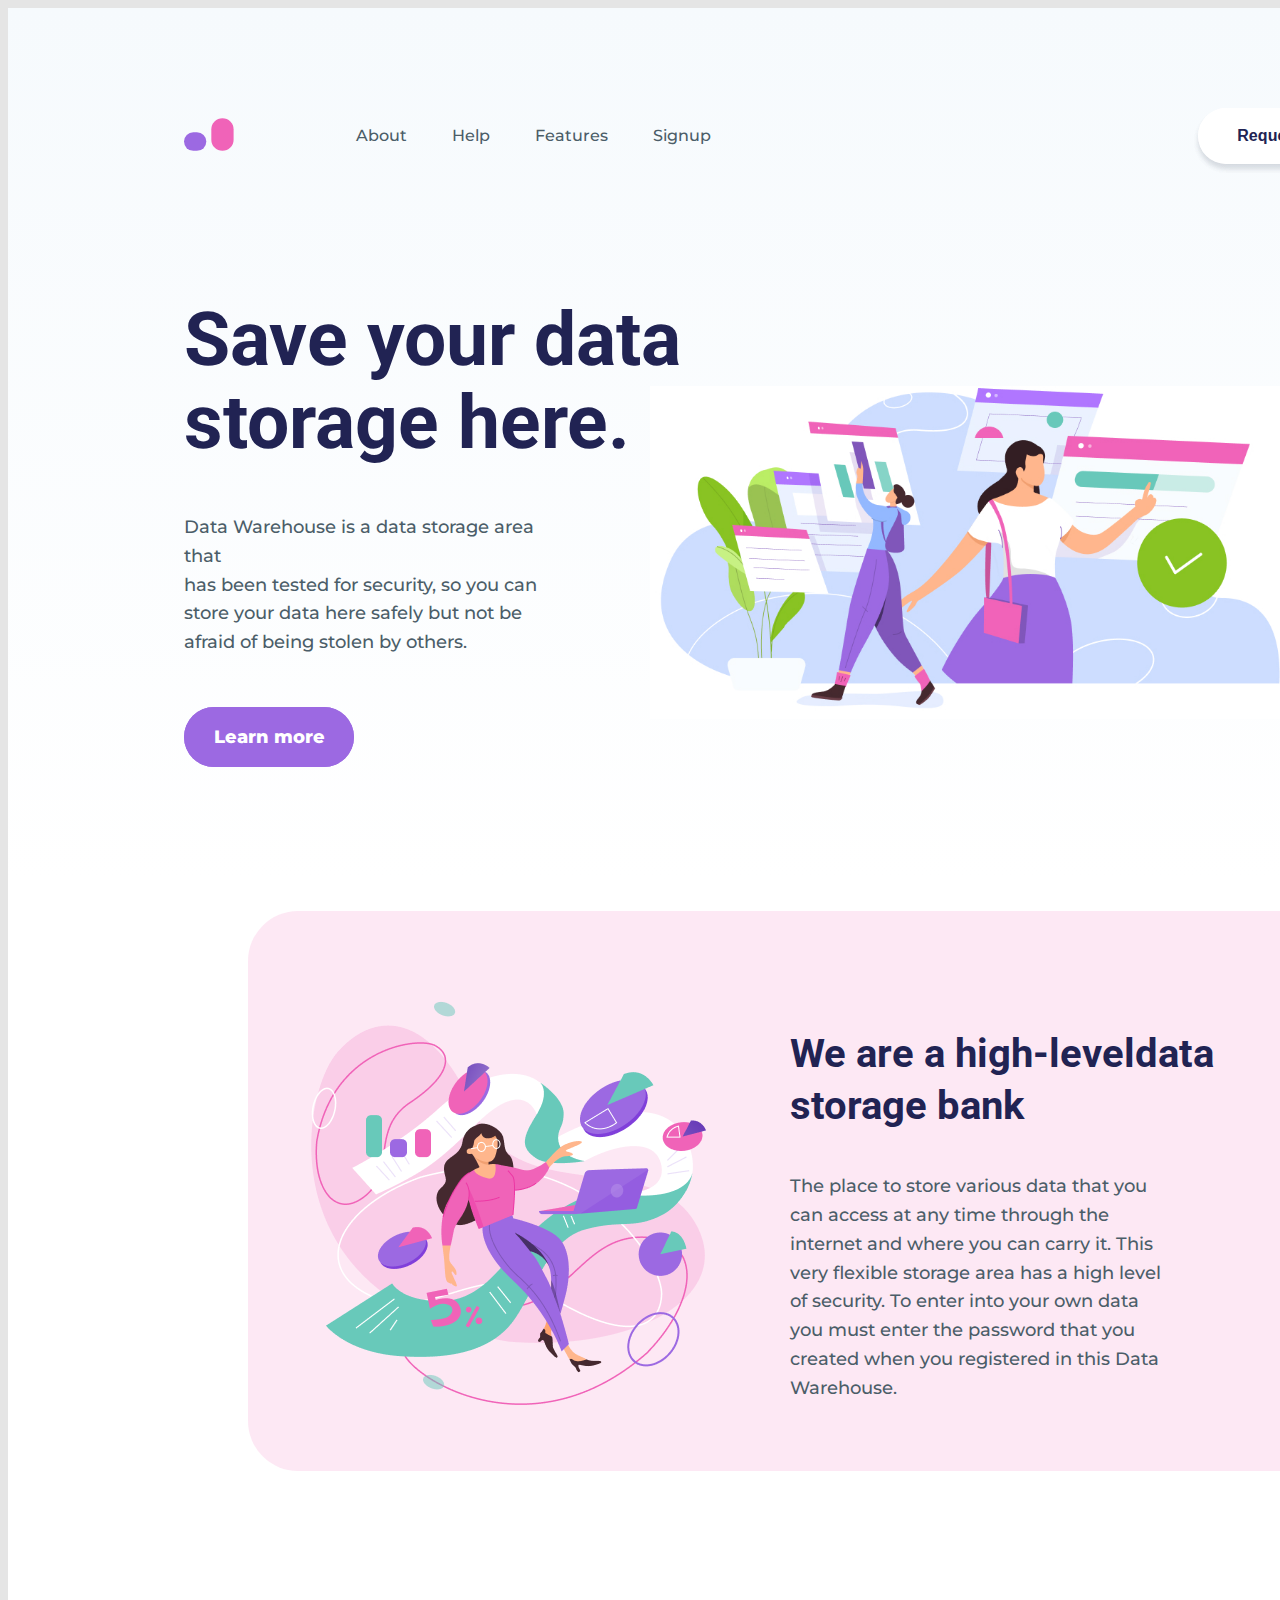
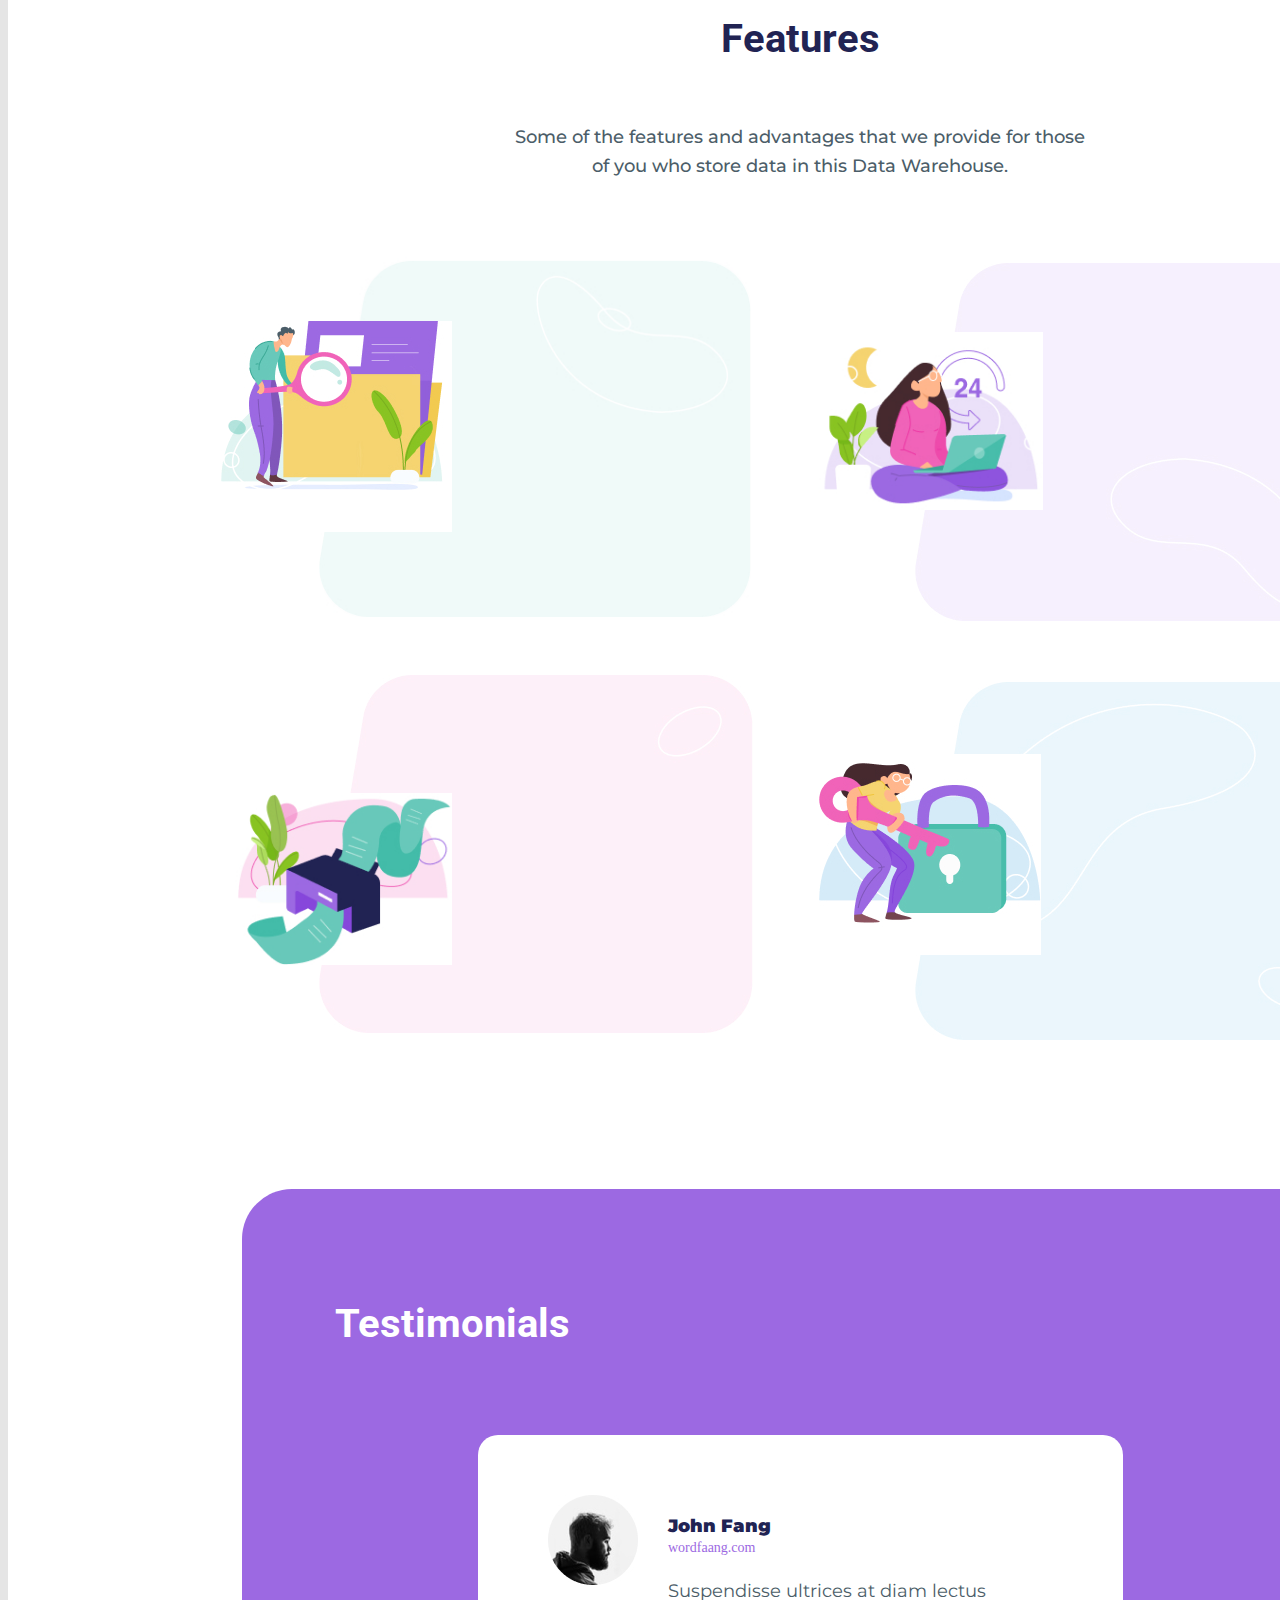
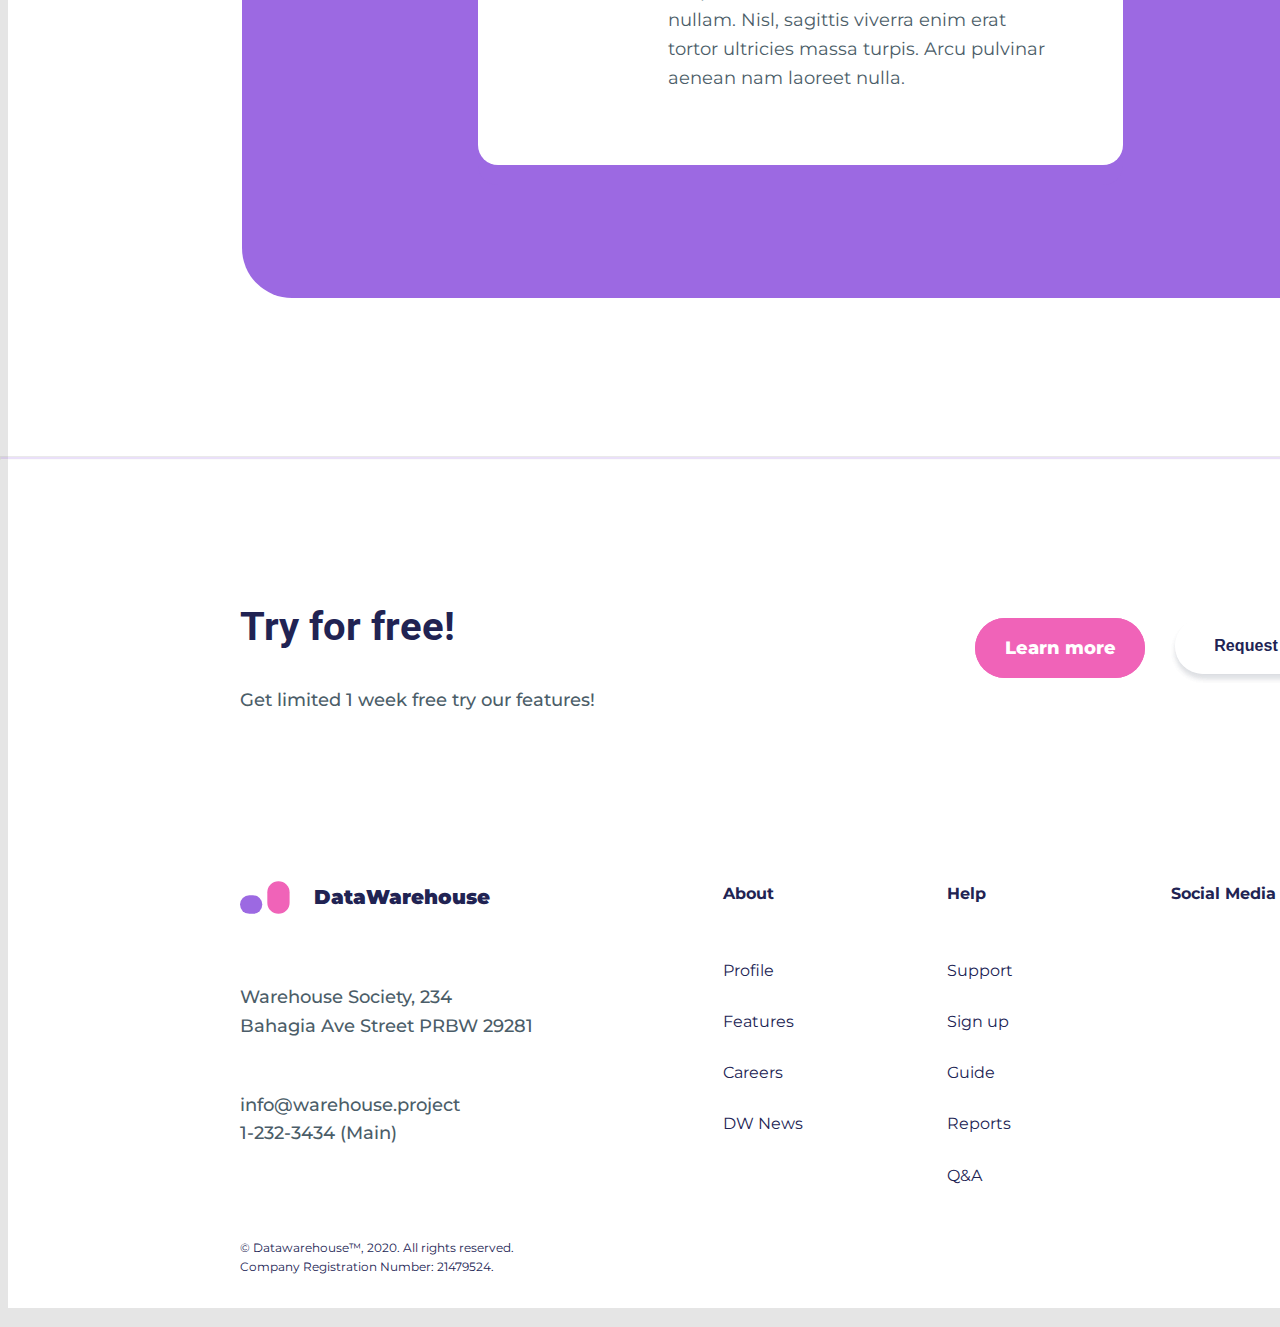
==== commit 2c15bf52: "some changes" ====
--- a/desktop-Datawarehouse/index.html
+++ b/desktop-Datawarehouse/index.html
@@ -62,7 +62,6 @@
 </section>
 
 
-
 <!-- SECTION-2 -->
 <section class="section-2">
 
--- a/desktop-Datawarehouse/style.css
+++ b/desktop-Datawarehouse/style.css
@@ -1,6 +1,7 @@
 @import url("https://fonts.googleapis.com/css2?family=Montserrat:ital,wght@0,400;0,700;1,500&family=Roboto:wght@400;700&display=swap");
-html {
+body {
   background-color: #E5E5E5;
+  width: 1600px;
 }
 
 .wrapper {
@@ -137,7 +138,7 @@
 }
 
 .button-learn-more {
-  font-family: "Avenir";
+  font-family: "Montserrat", sans-serif;
   font-weight: 800;
   font-size: 18px;
   color: white;
@@ -147,7 +148,7 @@
 .button-color:hover {
   -webkit-box-shadow: 0px 5px 5px #F063B8;
           box-shadow: 0px 5px 5px #F063B8;
-  color: #9C69E2;
+  color: #68C9BA;
 }
 
 .section-2 {
